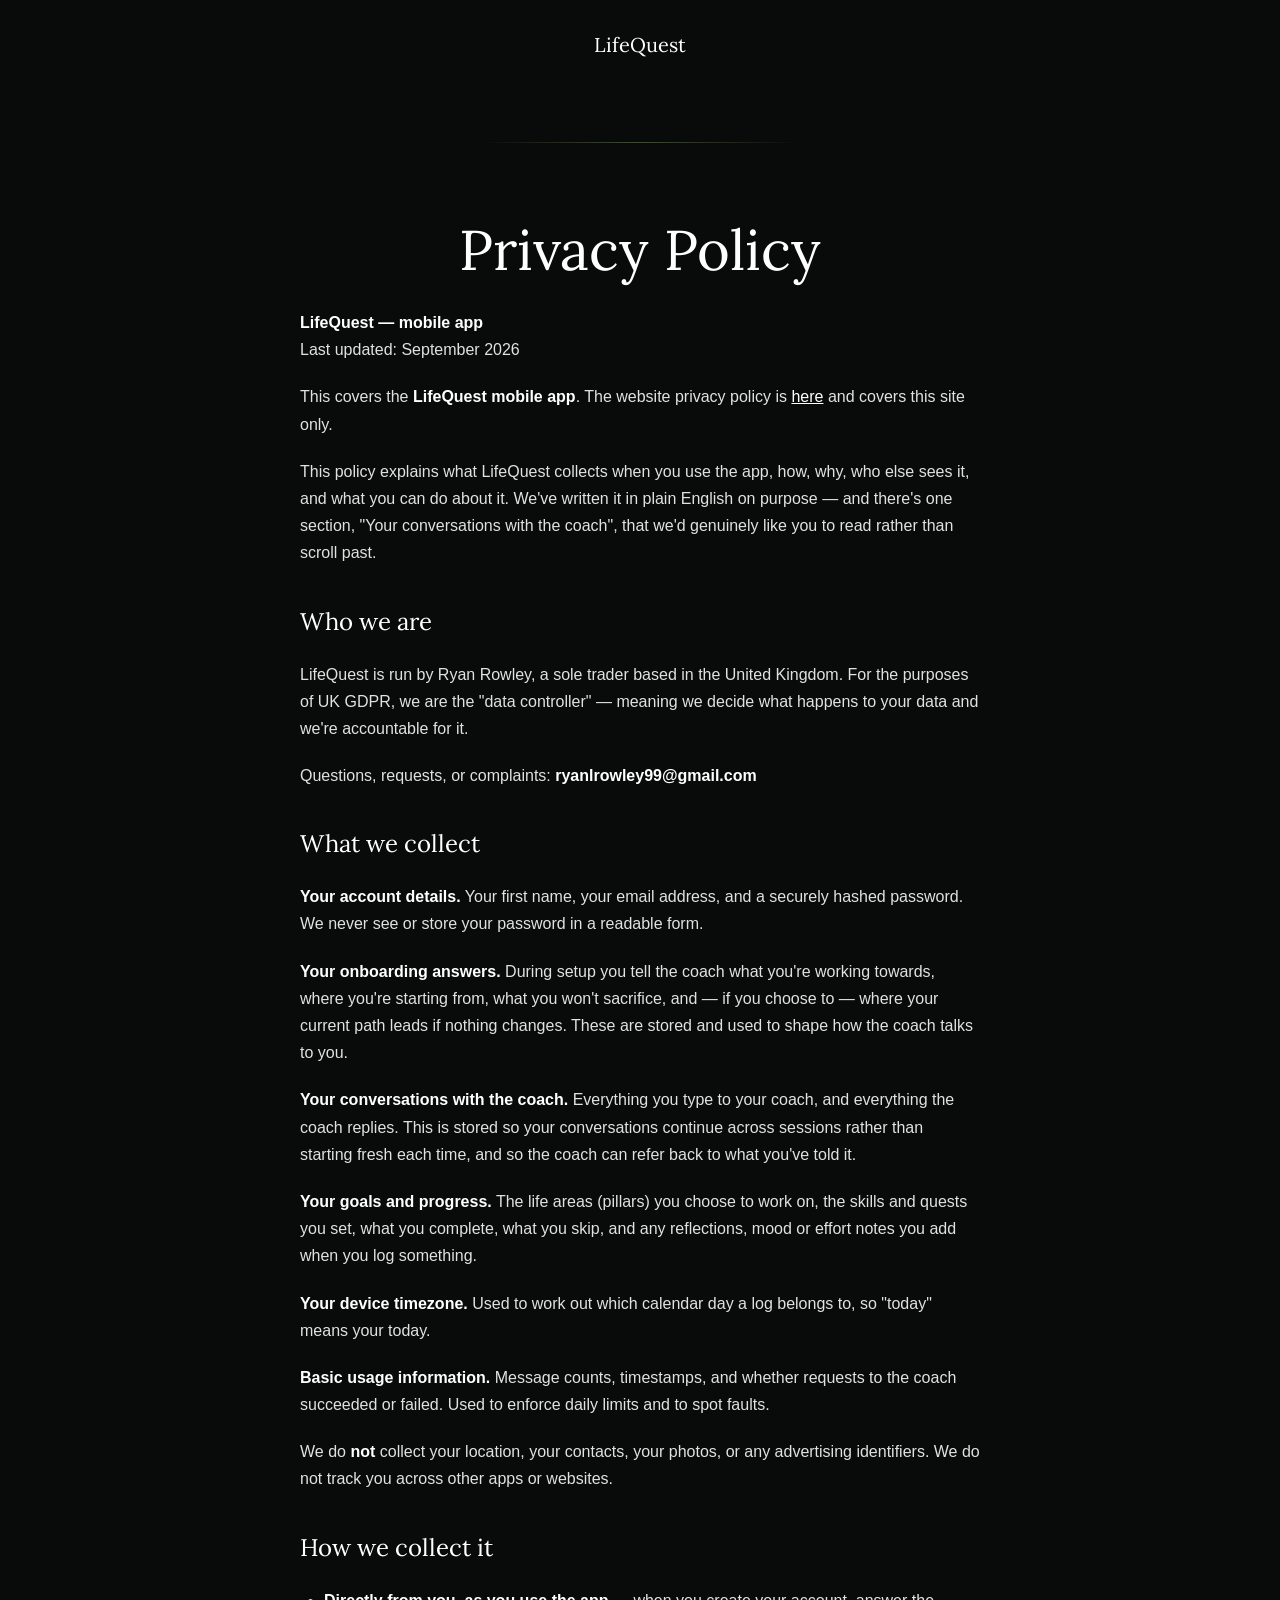
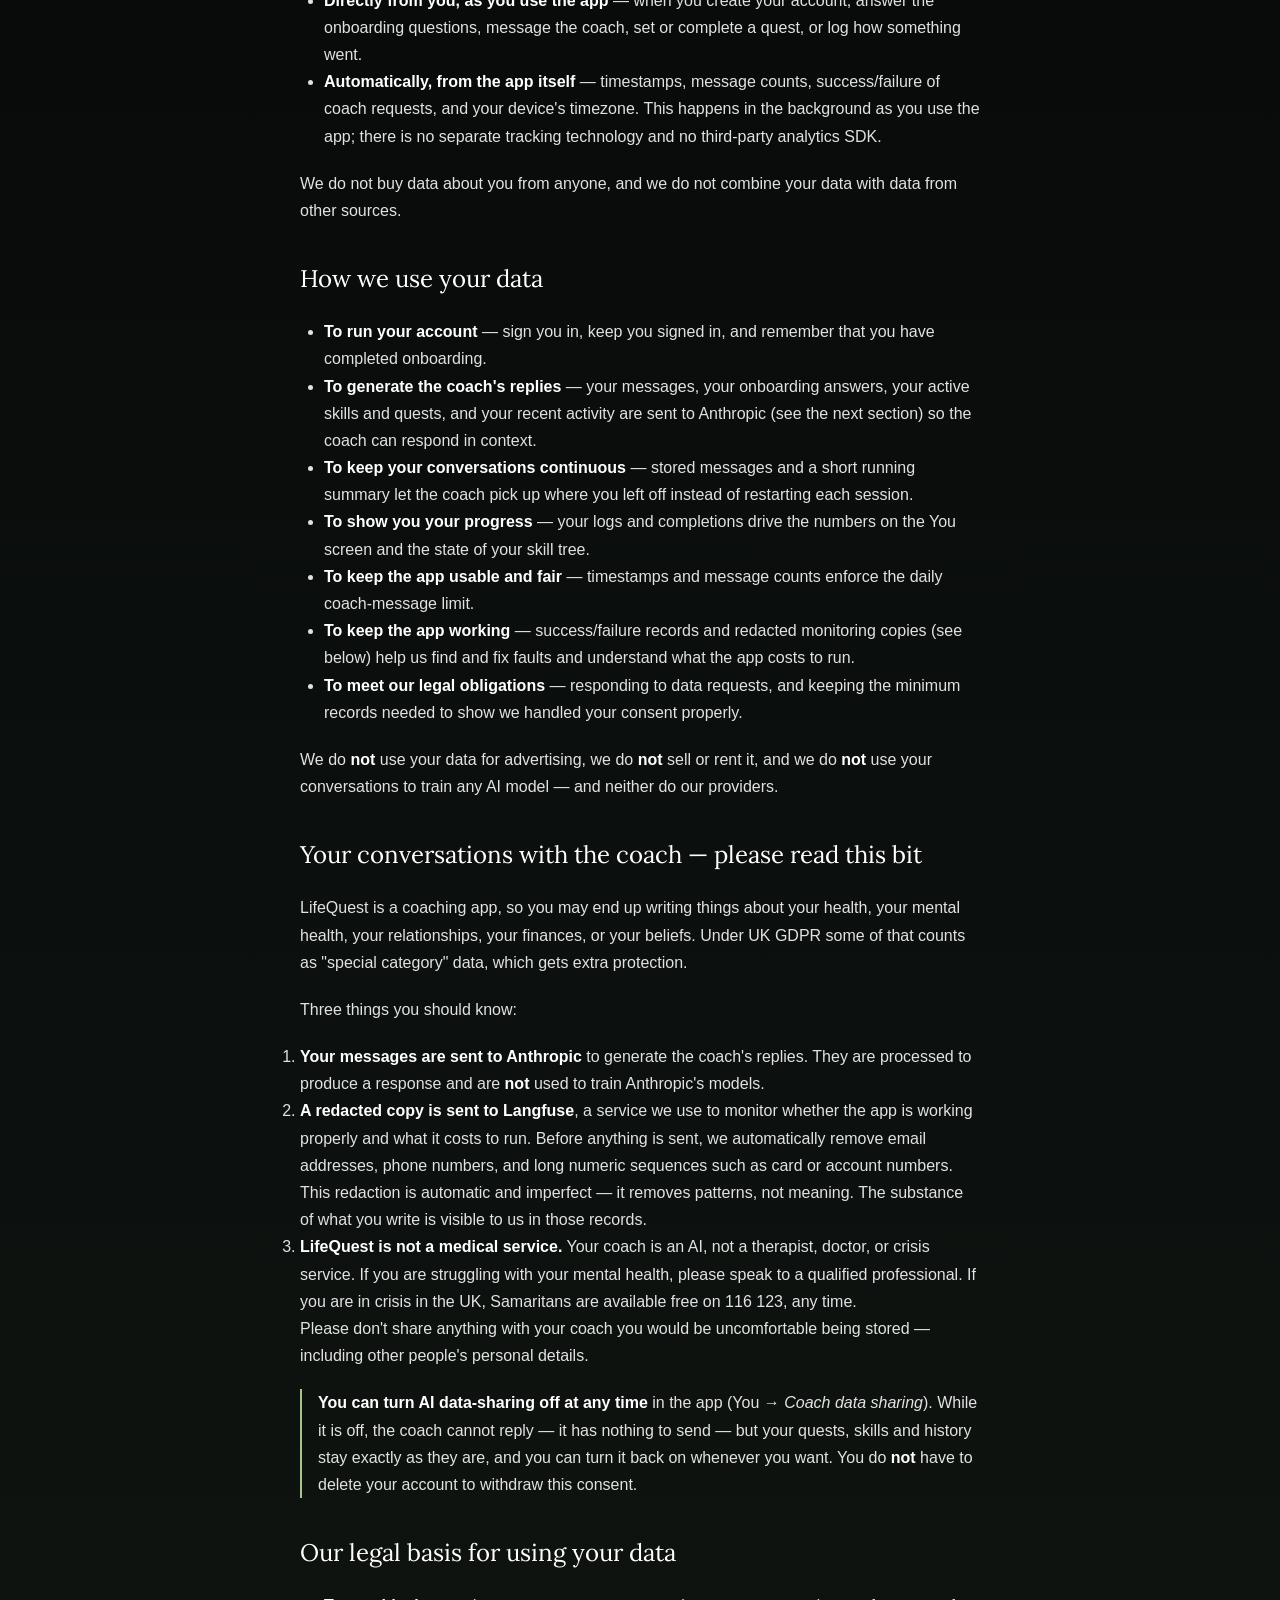
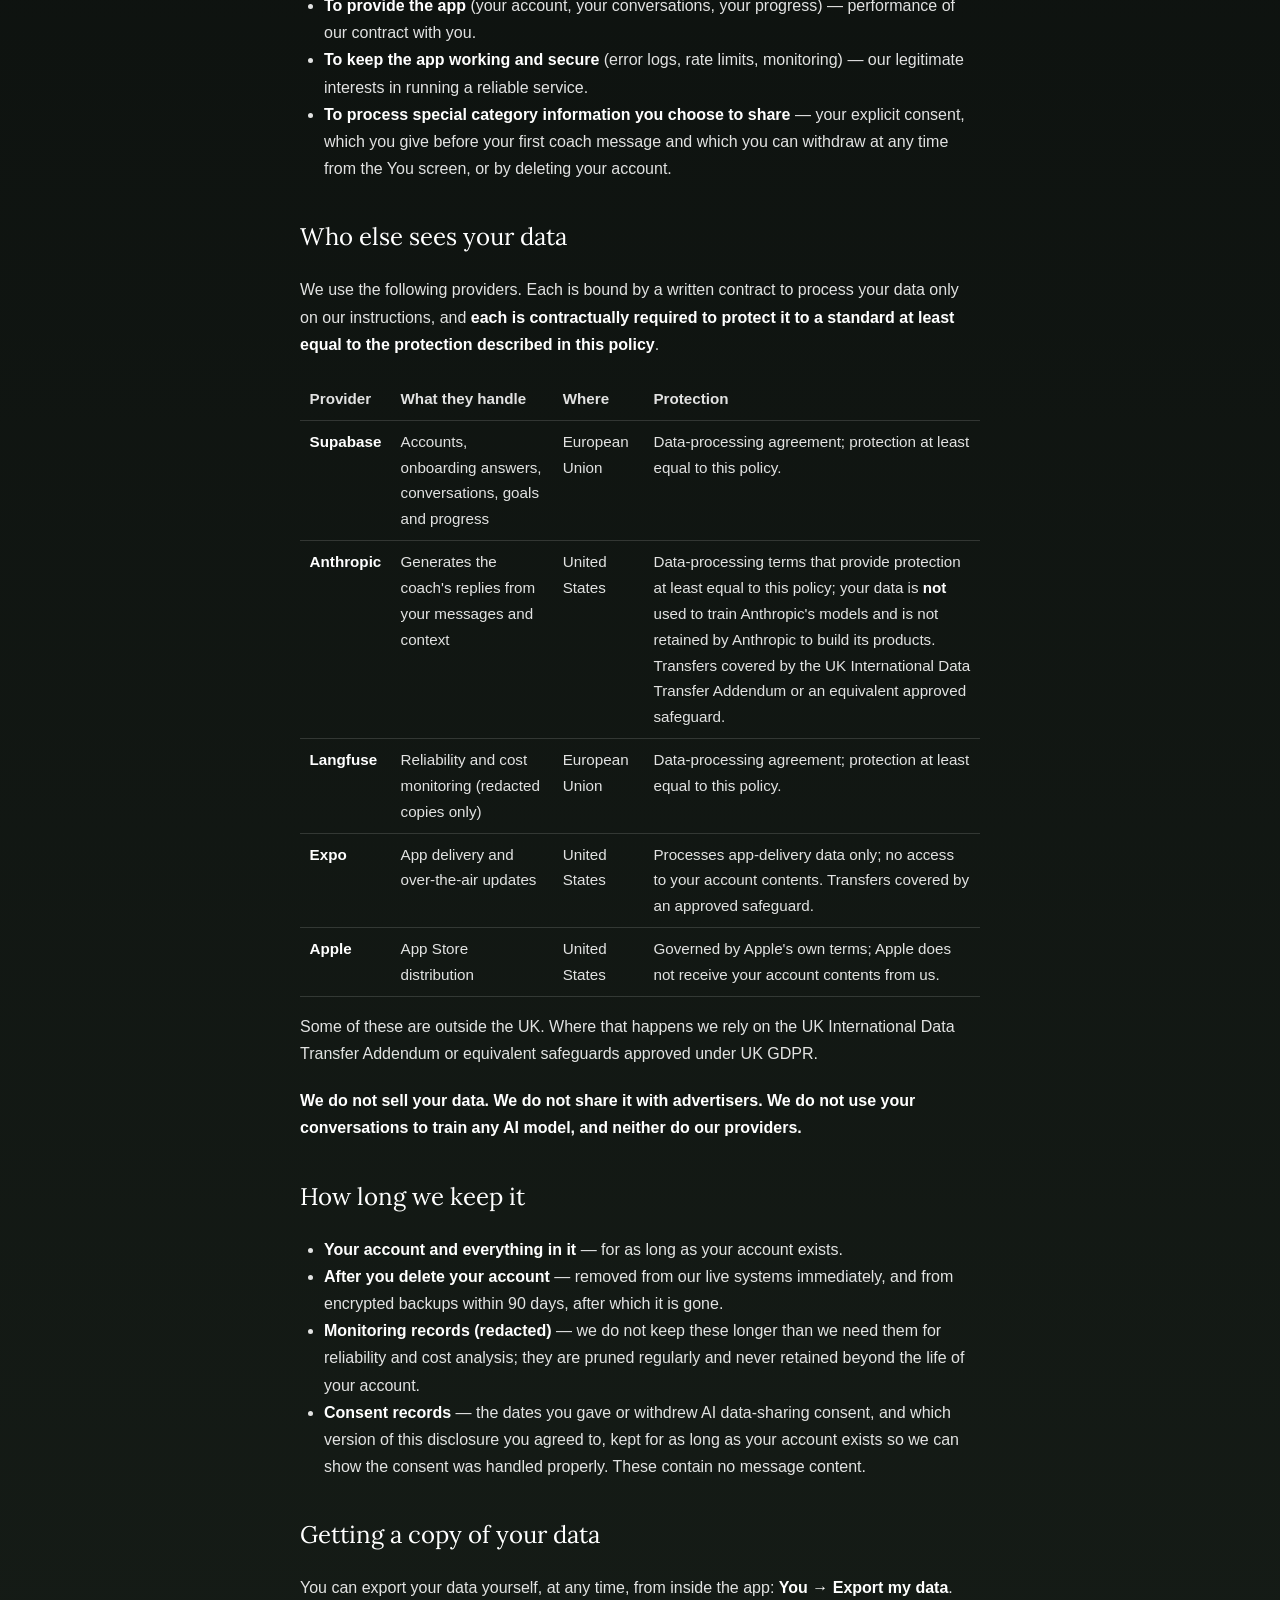
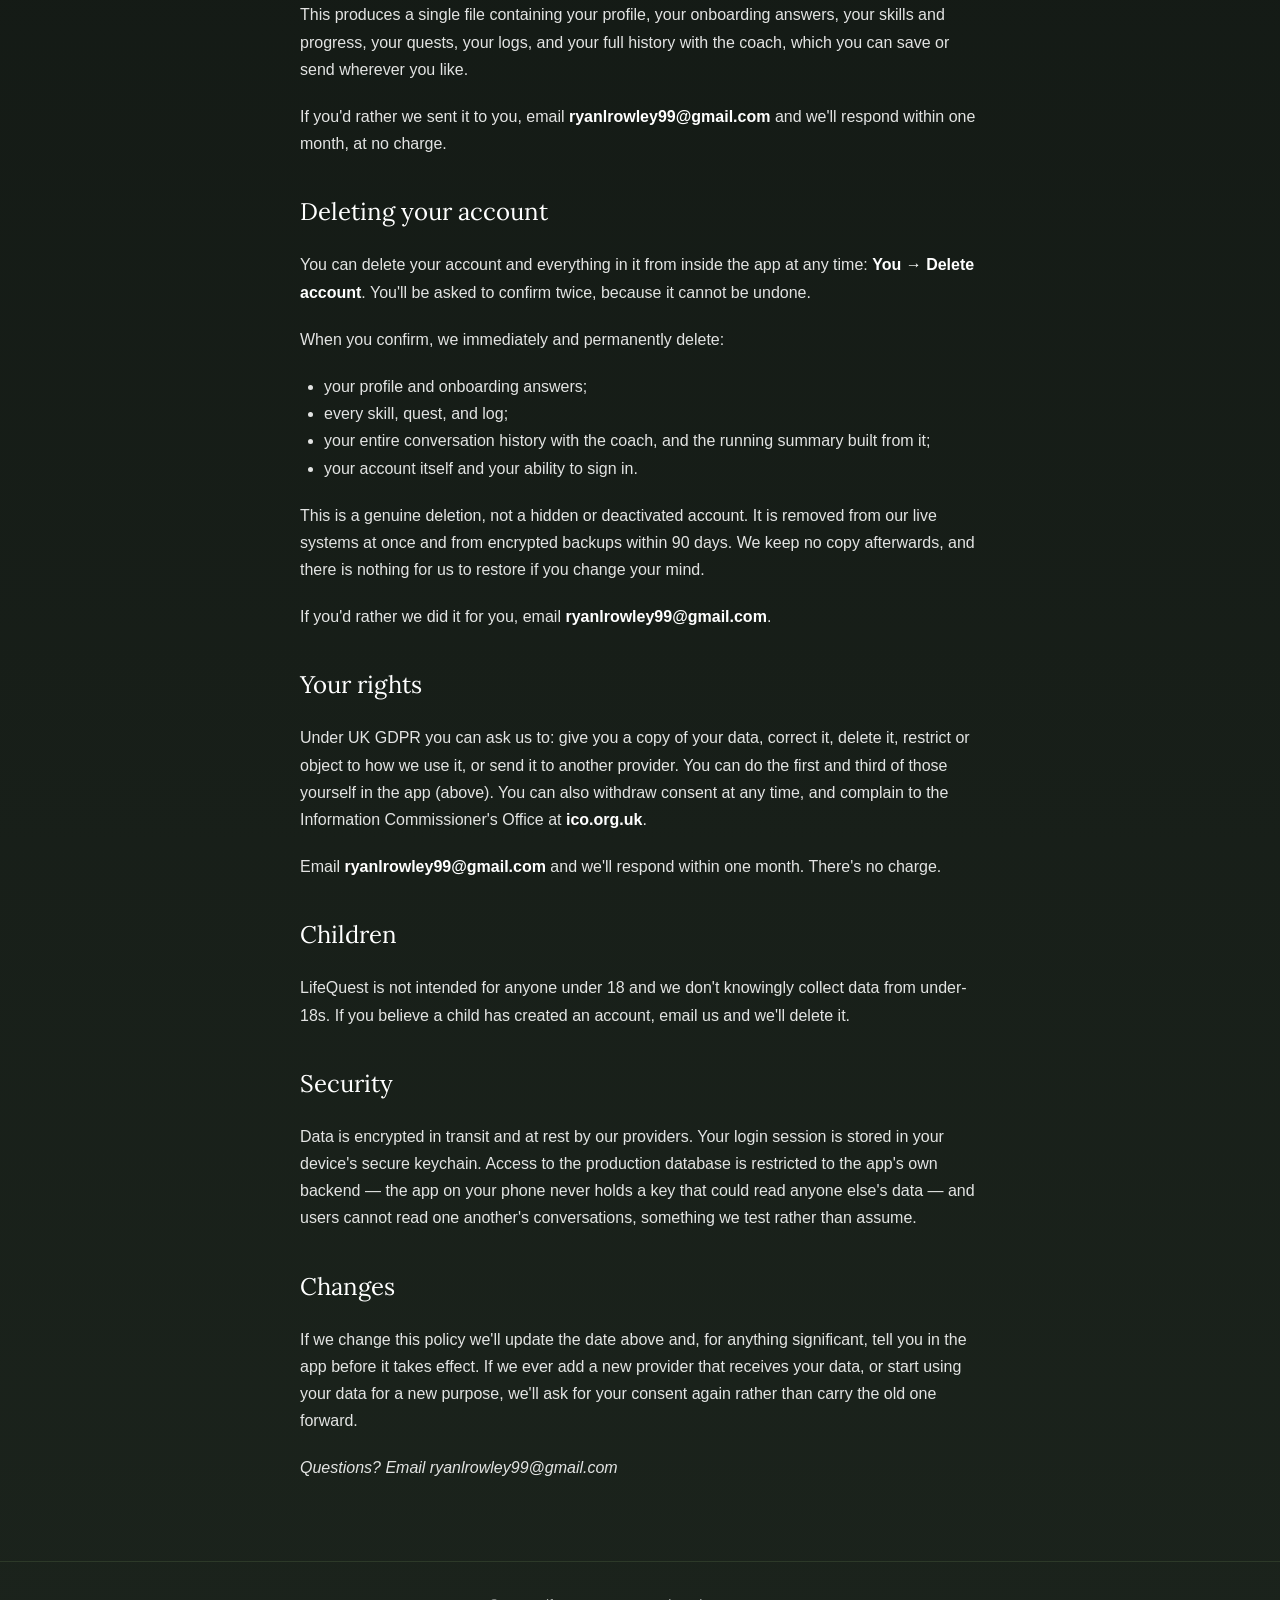
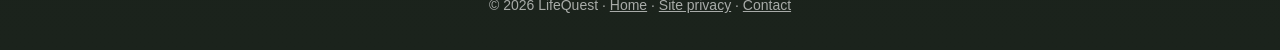
==== app-privacy.html @ 04cb92c5 "Publish the app privacy policy at /app-privacy ROOT CAUSE (item 8): the app links to https://thelife" ====
<!DOCTYPE html>
<html lang="en-GB">
<head>
  <meta charset="UTF-8">
  <meta name="viewport" content="width=device-width, initial-scale=1.0">
  <meta name="theme-color" content="#080b0a">
  <title>App Privacy Policy — LifeQuest</title>
  <link rel="preconnect" href="https://fonts.googleapis.com">
  <link rel="preconnect" href="https://fonts.gstatic.com" crossorigin>
  <link href="https://fonts.googleapis.com/css2?family=Lora:ital,wght@0,400;0,600;1,400&display=swap" rel="stylesheet">
  <link rel="stylesheet" href="style.css">
  <style>
    .privacy table { width: 100%; border-collapse: collapse; margin: 1rem 0; font-size: 0.95rem; }
    .privacy th, .privacy td { text-align: left; vertical-align: top; padding: 0.5rem 0.6rem; border-bottom: 1px solid rgba(255,255,255,0.14); }
    .privacy th { font-weight: 600; }
    .privacy .callout { border-left: 2px solid #a8c48a; padding-left: 1rem; margin: 1.25rem 0; }
  </style>
</head>
<body>

  <header class="site">
    <div class="container">
      <a href="/" class="wordmark">LifeQuest</a>
    </div>
  </header>

  <section class="privacy">
    <div class="container">
      <h1>Privacy Policy</h1>
      <p><strong>LifeQuest — mobile app</strong><br>Last updated: September 2026</p>
      <p>This covers the <strong>LifeQuest mobile app</strong>. The website privacy policy is <a href="/privacy">here</a> and covers this site only.</p>
      <p>This policy explains what LifeQuest collects when you use the app, how, why, who else sees it, and what you can do about it. We've written it in plain English on purpose — and there's one section, "Your conversations with the coach", that we'd genuinely like you to read rather than scroll past.</p>

      <h2>Who we are</h2>
      <p>LifeQuest is run by Ryan Rowley, a sole trader based in the United Kingdom. For the purposes of UK GDPR, we are the "data controller" — meaning we decide what happens to your data and we're accountable for it.</p>
      <p>Questions, requests, or complaints: <strong>ryanlrowley99@gmail.com</strong></p>

      <h2>What we collect</h2>
      <p><strong>Your account details.</strong> Your first name, your email address, and a securely hashed password. We never see or store your password in a readable form.</p>
      <p><strong>Your onboarding answers.</strong> During setup you tell the coach what you're working towards, where you're starting from, what you won't sacrifice, and — if you choose to — where your current path leads if nothing changes. These are stored and used to shape how the coach talks to you.</p>
      <p><strong>Your conversations with the coach.</strong> Everything you type to your coach, and everything the coach replies. This is stored so your conversations continue across sessions rather than starting fresh each time, and so the coach can refer back to what you've told it.</p>
      <p><strong>Your goals and progress.</strong> The life areas (pillars) you choose to work on, the skills and quests you set, what you complete, what you skip, and any reflections, mood or effort notes you add when you log something.</p>
      <p><strong>Your device timezone.</strong> Used to work out which calendar day a log belongs to, so "today" means your today.</p>
      <p><strong>Basic usage information.</strong> Message counts, timestamps, and whether requests to the coach succeeded or failed. Used to enforce daily limits and to spot faults.</p>
      <p>We do <strong>not</strong> collect your location, your contacts, your photos, or any advertising identifiers. We do not track you across other apps or websites.</p>

      <h2>How we collect it</h2>
      <ul>
        <li><strong>Directly from you, as you use the app</strong> — when you create your account, answer the onboarding questions, message the coach, set or complete a quest, or log how something went.</li>
        <li><strong>Automatically, from the app itself</strong> — timestamps, message counts, success/failure of coach requests, and your device's timezone. This happens in the background as you use the app; there is no separate tracking technology and no third-party analytics SDK.</li>
      </ul>
      <p>We do not buy data about you from anyone, and we do not combine your data with data from other sources.</p>

      <h2>How we use your data</h2>
      <ul>
        <li><strong>To run your account</strong> — sign you in, keep you signed in, and remember that you have completed onboarding.</li>
        <li><strong>To generate the coach's replies</strong> — your messages, your onboarding answers, your active skills and quests, and your recent activity are sent to Anthropic (see the next section) so the coach can respond in context.</li>
        <li><strong>To keep your conversations continuous</strong> — stored messages and a short running summary let the coach pick up where you left off instead of restarting each session.</li>
        <li><strong>To show you your progress</strong> — your logs and completions drive the numbers on the You screen and the state of your skill tree.</li>
        <li><strong>To keep the app usable and fair</strong> — timestamps and message counts enforce the daily coach-message limit.</li>
        <li><strong>To keep the app working</strong> — success/failure records and redacted monitoring copies (see below) help us find and fix faults and understand what the app costs to run.</li>
        <li><strong>To meet our legal obligations</strong> — responding to data requests, and keeping the minimum records needed to show we handled your consent properly.</li>
      </ul>
      <p>We do <strong>not</strong> use your data for advertising, we do <strong>not</strong> sell or rent it, and we do <strong>not</strong> use your conversations to train any AI model — and neither do our providers.</p>

      <h2>Your conversations with the coach — please read this bit</h2>
      <p>LifeQuest is a coaching app, so you may end up writing things about your health, your mental health, your relationships, your finances, or your beliefs. Under UK GDPR some of that counts as "special category" data, which gets extra protection.</p>
      <p>Three things you should know:</p>
      <ol>
        <li><strong>Your messages are sent to Anthropic</strong> to generate the coach's replies. They are processed to produce a response and are <strong>not</strong> used to train Anthropic's models.</li>
        <li><strong>A redacted copy is sent to Langfuse</strong>, a service we use to monitor whether the app is working properly and what it costs to run. Before anything is sent, we automatically remove email addresses, phone numbers, and long numeric sequences such as card or account numbers. This redaction is automatic and imperfect — it removes patterns, not meaning. The substance of what you write is visible to us in those records.</li>
        <li><strong>LifeQuest is not a medical service.</strong> Your coach is an AI, not a therapist, doctor, or crisis service. If you are struggling with your mental health, please speak to a qualified professional. If you are in crisis in the UK, Samaritans are available free on 116 123, any time.</li>
      </ol>
      <p>Please don't share anything with your coach you would be uncomfortable being stored — including other people's personal details.</p>
      <p class="callout"><strong>You can turn AI data-sharing off at any time</strong> in the app (You → <em>Coach data sharing</em>). While it is off, the coach cannot reply — it has nothing to send — but your quests, skills and history stay exactly as they are, and you can turn it back on whenever you want. You do <strong>not</strong> have to delete your account to withdraw this consent.</p>

      <h2>Our legal basis for using your data</h2>
      <ul>
        <li><strong>To provide the app</strong> (your account, your conversations, your progress) — performance of our contract with you.</li>
        <li><strong>To keep the app working and secure</strong> (error logs, rate limits, monitoring) — our legitimate interests in running a reliable service.</li>
        <li><strong>To process special category information you choose to share</strong> — your explicit consent, which you give before your first coach message and which you can withdraw at any time from the You screen, or by deleting your account.</li>
      </ul>

      <h2>Who else sees your data</h2>
      <p>We use the following providers. Each is bound by a written contract to process your data only on our instructions, and <strong>each is contractually required to protect it to a standard at least equal to the protection described in this policy</strong>.</p>
      <table>
        <thead>
          <tr><th>Provider</th><th>What they handle</th><th>Where</th><th>Protection</th></tr>
        </thead>
        <tbody>
          <!-- Ryan: confirm the region in Supabase → Project Settings → General.
               If it is US-hosted, change this cell to "United States" and the
               transfer is then covered by the safeguards paragraph below. -->
          <tr>
            <td><strong>Supabase</strong></td>
            <td>Accounts, onboarding answers, conversations, goals and progress</td>
            <td>European Union</td>
            <td>Data-processing agreement; protection at least equal to this policy.</td>
          </tr>
          <tr>
            <td><strong>Anthropic</strong></td>
            <td>Generates the coach's replies from your messages and context</td>
            <td>United States</td>
            <td>Data-processing terms that provide protection at least equal to this policy; your data is <strong>not</strong> used to train Anthropic's models and is not retained by Anthropic to build its products. Transfers covered by the UK International Data Transfer Addendum or an equivalent approved safeguard.</td>
          </tr>
          <tr>
            <td><strong>Langfuse</strong></td>
            <td>Reliability and cost monitoring (redacted copies only)</td>
            <td>European Union</td>
            <td>Data-processing agreement; protection at least equal to this policy.</td>
          </tr>
          <tr>
            <td><strong>Expo</strong></td>
            <td>App delivery and over-the-air updates</td>
            <td>United States</td>
            <td>Processes app-delivery data only; no access to your account contents. Transfers covered by an approved safeguard.</td>
          </tr>
          <tr>
            <td><strong>Apple</strong></td>
            <td>App Store distribution</td>
            <td>United States</td>
            <td>Governed by Apple's own terms; Apple does not receive your account contents from us.</td>
          </tr>
        </tbody>
      </table>
      <p>Some of these are outside the UK. Where that happens we rely on the UK International Data Transfer Addendum or equivalent safeguards approved under UK GDPR.</p>
      <p><strong>We do not sell your data. We do not share it with advertisers. We do not use your conversations to train any AI model, and neither do our providers.</strong></p>

      <h2>How long we keep it</h2>
      <ul>
        <li><strong>Your account and everything in it</strong> — for as long as your account exists.</li>
        <li><strong>After you delete your account</strong> — removed from our live systems immediately, and from encrypted backups within 90 days, after which it is gone.</li>
        <li><strong>Monitoring records (redacted)</strong> — we do not keep these longer than we need them for reliability and cost analysis; they are pruned regularly and never retained beyond the life of your account.</li>
        <li><strong>Consent records</strong> — the dates you gave or withdrew AI data-sharing consent, and which version of this disclosure you agreed to, kept for as long as your account exists so we can show the consent was handled properly. These contain no message content.</li>
      </ul>

      <h2>Getting a copy of your data</h2>
      <p>You can export your data yourself, at any time, from inside the app: <strong>You → Export my data</strong>. This produces a single file containing your profile, your onboarding answers, your skills and progress, your quests, your logs, and your full history with the coach, which you can save or send wherever you like.</p>
      <p>If you'd rather we sent it to you, email <strong>ryanlrowley99@gmail.com</strong> and we'll respond within one month, at no charge.</p>

      <h2>Deleting your account</h2>
      <p>You can delete your account and everything in it from inside the app at any time: <strong>You → Delete account</strong>. You'll be asked to confirm twice, because it cannot be undone.</p>
      <p>When you confirm, we immediately and permanently delete:</p>
      <ul>
        <li>your profile and onboarding answers;</li>
        <li>every skill, quest, and log;</li>
        <li>your entire conversation history with the coach, and the running summary built from it;</li>
        <li>your account itself and your ability to sign in.</li>
      </ul>
      <p>This is a genuine deletion, not a hidden or deactivated account. It is removed from our live systems at once and from encrypted backups within 90 days. We keep no copy afterwards, and there is nothing for us to restore if you change your mind.</p>
      <p>If you'd rather we did it for you, email <strong>ryanlrowley99@gmail.com</strong>.</p>

      <h2>Your rights</h2>
      <p>Under UK GDPR you can ask us to: give you a copy of your data, correct it, delete it, restrict or object to how we use it, or send it to another provider. You can do the first and third of those yourself in the app (above). You can also withdraw consent at any time, and complain to the Information Commissioner's Office at <strong>ico.org.uk</strong>.</p>
      <p>Email <strong>ryanlrowley99@gmail.com</strong> and we'll respond within one month. There's no charge.</p>

      <h2>Children</h2>
      <p>LifeQuest is not intended for anyone under 18 and we don't knowingly collect data from under-18s. If you believe a child has created an account, email us and we'll delete it.</p>

      <h2>Security</h2>
      <p>Data is encrypted in transit and at rest by our providers. Your login session is stored in your device's secure keychain. Access to the production database is restricted to the app's own backend — the app on your phone never holds a key that could read anyone else's data — and users cannot read one another's conversations, something we test rather than assume.</p>

      <h2>Changes</h2>
      <p>If we change this policy we'll update the date above and, for anything significant, tell you in the app before it takes effect. If we ever add a new provider that receives your data, or start using your data for a new purpose, we'll ask for your consent again rather than carry the old one forward.</p>

      <p><em>Questions? Email ryanlrowley99@gmail.com</em></p>
    </div>
  </section>

  <footer>
    <div class="container">
      <p>© 2026 LifeQuest · <a href="/">Home</a> · <a href="/privacy">Site privacy</a> · <a href="mailto:ryanlrowley99@gmail.com">Contact</a></p>
    </div>
  </footer>

  <script defer src="/_vercel/insights/script.js"></script>
</body>
</html>
---- style.css ----
/* LifeQuest landing — dark, centered, starfield hero, Lora headings */

* { margin: 0; padding: 0; box-sizing: border-box; }

:root {
  --bg-top: #080b0a;
  --bg-bottom: #1b231c;
  --accent: #a8c48a;
  --accent-border: rgba(138, 173, 106, 0.22);
  --accent-faint: rgba(138, 173, 106, 0.07);
  --card: rgba(138, 173, 106, 0.05);
  --card-border: rgba(138, 173, 106, 0.16);
  --text-heading: #ffffff;
  --text-body: rgba(255, 255, 255, 0.88);
  --text-muted: rgba(255, 255, 255, 0.62);
  --input-border: rgba(255, 255, 255, 0.2);
}

.accent { color: var(--accent); }

html { scroll-behavior: smooth; background-color: var(--bg-top); }

body {
  background: linear-gradient(180deg, var(--bg-top) 0%, var(--bg-top) 25%, var(--bg-bottom) 100%);
  color: var(--text-body);
  font-family: -apple-system, BlinkMacSystemFont, "Segoe UI", Roboto, Helvetica, Arial, sans-serif;
  font-size: 16px;
  line-height: 1.7;
  -webkit-font-smoothing: antialiased;
}

/* Hero scene — sky gradient + layered ridges, fades into page bg */
.starfield {
  position: relative;
}

.starfield::before {
  content: '';
  position: absolute;
  inset: 0;
  pointer-events: none;
  background-size: 100% 100%;
  background-repeat: no-repeat;
  background-image: url("data:image/svg+xml;utf8,<svg xmlns='http://www.w3.org/2000/svg' viewBox='0 0 1600 640' preserveAspectRatio='xMidYMax slice'><defs><linearGradient id='sky' x1='0' y1='0' x2='0' y2='1'><stop offset='0' stop-color='%234d5559'/><stop offset='0.55' stop-color='%2341494d'/><stop offset='1' stop-color='%233c4448'/></linearGradient><linearGradient id='fade' x1='0' y1='0' x2='0' y2='1'><stop offset='0' stop-color='%23080b0a' stop-opacity='0'/><stop offset='1' stop-color='%23080b0a'/></linearGradient></defs><rect width='1600' height='640' fill='url(%23sky)'/><path fill='%2339424a' d='M0 258 C40 246 90 232 150 234 C210 236 250 252 300 260 C340 266 370 258 410 268 C470 282 520 300 590 322 C680 350 780 382 880 406 C960 424 1030 434 1100 442 L1100 640 L0 640 Z'/><path fill='%23313a43' d='M0 420 C120 408 240 388 350 356 C430 332 500 300 570 288 C620 279 660 278 710 290 C780 306 850 336 930 372 C1030 414 1140 448 1260 468 C1380 486 1500 494 1600 498 L1600 640 L0 640 Z'/><path fill='%2329323b' d='M1600 330 C1540 344 1480 364 1410 392 C1330 424 1250 456 1160 480 C1060 506 950 522 840 532 C700 544 550 550 400 556 L0 566 L0 640 L1600 640 Z'/><path fill='%2310171e' d='M0 462 C70 470 150 490 240 518 C330 546 430 580 520 606 C570 620 610 630 650 640 L0 640 Z'/><path fill='%2305080c' d='M1600 268 C1540 300 1480 340 1410 392 C1330 452 1250 516 1160 572 C1120 597 1080 620 1040 640 L1600 640 Z'/><rect y='470' width='1600' height='170' fill='url(%23fade)'/></svg>");
}

/* Stars — above the sky, fade out downward */
.starfield::after {
  content: '';
  position: absolute;
  inset: 0;
  pointer-events: none;
  background-image: url("data:image/svg+xml;utf8,<svg xmlns='http://www.w3.org/2000/svg' viewBox='0 0 800 600'><g fill='white'><circle cx='42' cy='38' r='1' opacity='0.4'/><circle cx='131' cy='104' r='0.7' opacity='0.25'/><circle cx='219' cy='55' r='1.1' opacity='0.45'/><circle cx='303' cy='142' r='0.6' opacity='0.2'/><circle cx='388' cy='72' r='0.9' opacity='0.35'/><circle cx='465' cy='27' r='0.7' opacity='0.3'/><circle cx='540' cy='118' r='1.2' opacity='0.5'/><circle cx='623' cy='64' r='0.6' opacity='0.2'/><circle cx='704' cy='139' r='0.9' opacity='0.35'/><circle cx='771' cy='42' r='0.8' opacity='0.3'/><circle cx='86' cy='197' r='0.8' opacity='0.3'/><circle cx='174' cy='251' r='1' opacity='0.4'/><circle cx='262' cy='210' r='0.5' opacity='0.18'/><circle cx='349' cy='287' r='0.9' opacity='0.32'/><circle cx='430' cy='224' r='0.7' opacity='0.25'/><circle cx='512' cy='299' r='1.1' opacity='0.42'/><circle cx='597' cy='233' r='0.6' opacity='0.2'/><circle cx='678' cy='305' r='0.8' opacity='0.3'/><circle cx='752' cy='249' r='1' opacity='0.38'/><circle cx='58' cy='341' r='0.7' opacity='0.24'/><circle cx='149' cy='398' r='0.9' opacity='0.33'/><circle cx='240' cy='352' r='0.6' opacity='0.2'/><circle cx='327' cy='420' r='1' opacity='0.36'/><circle cx='415' cy='369' r='0.7' opacity='0.26'/><circle cx='498' cy='441' r='0.8' opacity='0.28'/><circle cx='583' cy='387' r='1.1' opacity='0.4'/><circle cx='665' cy='452' r='0.6' opacity='0.2'/><circle cx='741' cy='401' r='0.9' opacity='0.32'/><circle cx='103' cy='489' r='0.8' opacity='0.28'/><circle cx='195' cy='530' r='0.6' opacity='0.2'/><circle cx='284' cy='497' r='1' opacity='0.34'/><circle cx='371' cy='548' r='0.7' opacity='0.24'/><circle cx='455' cy='508' r='0.9' opacity='0.3'/><circle cx='541' cy='556' r='0.6' opacity='0.18'/><circle cx='629' cy='514' r='0.8' opacity='0.27'/><circle cx='713' cy='561' r='1' opacity='0.33'/><circle cx='25' cy='75' r='0.8' opacity='0.35'/><circle cx='97' cy='22' r='1.1' opacity='0.5'/><circle cx='168' cy='58' r='0.6' opacity='0.25'/><circle cx='255' cy='18' r='0.9' opacity='0.4'/><circle cx='340' cy='40' r='0.7' opacity='0.3'/><circle cx='422' cy='110' r='1' opacity='0.45'/><circle cx='497' cy='68' r='0.6' opacity='0.22'/><circle cx='575' cy='20' r='0.9' opacity='0.38'/><circle cx='655' cy='95' r='1.2' opacity='0.5'/><circle cx='735' cy='15' r='0.7' opacity='0.3'/><circle cx='790' cy='90' r='0.6' opacity='0.25'/><circle cx='60' cy='130' r='1' opacity='0.42'/><circle cx='205' cy='170' r='0.8' opacity='0.32'/><circle cx='290' cy='95' r='0.7' opacity='0.28'/><circle cx='365' cy='165' r='0.6' opacity='0.22'/><circle cx='450' cy='35' r='0.8' opacity='0.34'/><circle cx='530' cy='160' r='0.7' opacity='0.26'/><circle cx='610' cy='128' r='0.9' opacity='0.36'/><circle cx='690' cy='180' r='0.6' opacity='0.22'/><circle cx='765' cy='170' r='0.8' opacity='0.3'/><circle cx='15' cy='225' r='0.7' opacity='0.26'/><circle cx='118' cy='265' r='0.9' opacity='0.34'/><circle cx='233' cy='300' r='0.6' opacity='0.2'/><circle cx='478' cy='250' r='0.8' opacity='0.3'/></g></svg>");
  background-size: 800px 600px;
  background-repeat: repeat;
  -webkit-mask-image: linear-gradient(180deg, black 0%, black 25%, transparent 42%);
  mask-image: linear-gradient(180deg, black 0%, black 25%, transparent 42%);
}

/* Quest path — winding ribbon, narrow at the mountains, wide at the page foot */
body { position: relative; }

.quest-path {
  position: absolute;
  top: 780px; /* fallback — script.js aligns this to the mountain base on load */
  bottom: 0;
  left: 0;
  right: 0;
  z-index: 0;
  pointer-events: none;
}

.quest-path svg { width: 100%; height: 100%; display: block; }

header.site, section, .ps, footer, .starfield { position: relative; z-index: 1; }

.starfield > * { position: relative; z-index: 1; }

.container {
  max-width: 720px;
  margin: 0 auto;
  padding: 0 20px;
}

.container-wide {
  max-width: 960px;
  margin: 0 auto;
  padding: 0 20px;
}

section { padding: 80px 0; text-align: center; }

/* Section separators — subtle sage hairline above every section except the hero */
section:not(#hero)::before {
  content: "";
  display: block;
  width: min(320px, 60%);
  height: 1px;
  margin: 0 auto 72px;
  background: linear-gradient(90deg, transparent, rgba(168, 196, 138, 0.35), transparent);
}

h1, h2 {
  font-family: "Lora", Georgia, serif;
  font-weight: 400;
  color: var(--text-heading);
  line-height: 1.25;
}

h1 { font-size: 56px; margin-bottom: 24px; }
h2 { font-size: 36px; margin-bottom: 24px; }

p { margin-bottom: 20px; }
p:last-child { margin-bottom: 0; }

em { font-style: italic; }
strong { color: var(--text-heading); font-weight: 600; }

a { color: var(--text-heading); }

.wordmark {
  font-family: "Lora", Georgia, serif;
  font-size: 20px;
  color: var(--text-heading);
  text-decoration: none;
}

header.site { padding: 28px 0 0; text-align: center; }

#hero { padding-top: 96px; }

#hero h1 {
  font-family: "Lora", Georgia, serif;
  font-weight: 400;
  text-transform: uppercase;
  font-size: 44px;
  letter-spacing: 0.05em;
  color: var(--text-heading);
  text-shadow: 0 0 14px rgba(255, 255, 255, 0.28);
}

#hero p.sub { max-width: 600px; margin-left: auto; margin-right: auto; font-size: 19px; color: rgba(255, 255, 255, 0.92); }

/* Forms */
.signup-form {
  display: flex;
  gap: 12px;
  margin: 32px auto 12px;
  max-width: 560px;
}

.signup-form input[type="email"] {
  flex: 1;
  background: rgba(255, 255, 255, 0.03);
  border: 1px solid var(--input-border);
  border-radius: 8px;
  padding: 14px 16px;
  font-size: 16px;
  color: var(--text-heading);
  font-family: inherit;
}

.signup-form input[type="email"]::placeholder { color: var(--text-muted); }

.signup-form input[type="email"]:focus {
  outline: none;
  border-color: rgba(168, 196, 138, 0.6);
}

.btn {
  background: #ffffff;
  color: #080b0a;
  border: none;
  border-radius: 8px;
  padding: 14px 24px;
  font-size: 16px;
  font-weight: 600;
  font-family: inherit;
  cursor: pointer;
  white-space: nowrap;
  transition: background 0.15s ease;
}

.btn:hover { background: rgba(255, 255, 255, 0.85); }
.btn:disabled { opacity: 0.6; cursor: wait; }

.btn-secondary {
  background: transparent;
  color: var(--text-body);
  border: 1px solid var(--input-border);
}

.btn-secondary:hover { background: rgba(255, 255, 255, 0.06); }

.form-note { font-size: 14px; color: var(--text-muted); font-style: italic; }

.form-error {
  display: none;
  color: #f09595;
  font-size: 14px;
  margin-top: 8px;
}

.form-error.visible { display: block; }

/* Feature cards */
.cards {
  display: grid;
  grid-template-columns: 1fr 1fr;
  gap: 16px;
  margin-top: 40px;
  text-align: center;
}

.card {
  background: var(--card);
  border: 1px solid rgba(168, 196, 138, 0.28);
  border-radius: 12px;
  padding: 28px 24px;
  box-shadow: 0 0 22px rgba(168, 196, 138, 0.09), inset 0 0 18px rgba(168, 196, 138, 0.04);
  transition: box-shadow 0.25s ease, border-color 0.25s ease;
}

.card:hover {
  border-color: rgba(168, 196, 138, 0.5);
  box-shadow: 0 0 34px rgba(168, 196, 138, 0.18), inset 0 0 22px rgba(168, 196, 138, 0.06);
}

.card h3 { text-shadow: 0 0 14px rgba(255, 255, 255, 0.28); }

.card h3 {
  font-family: "Lora", Georgia, serif;
  font-weight: 400;
  font-size: 23px;
  color: var(--text-heading);
  margin-bottom: 12px;
}

.card p { font-size: 16px; margin: 0; }

/* Method grid — phone preview beside the cards */
.method-grid {
  display: grid;
  grid-template-columns: 260px 1fr;
  gap: 40px;
  align-items: center;
  margin-top: 40px;
  text-align: left;
}

.preview-shot {
  display: block;
  width: 100%;
  max-width: 260px;
  margin: 0 auto;
  border-radius: 32px;
  border: 1px solid rgba(168, 196, 138, 0.28);
  box-shadow: 0 0 40px rgba(168, 196, 138, 0.12);
}

.method-grid .cards { margin-top: 0; }

/* Stat cards */
.stats {
  display: grid;
  grid-template-columns: repeat(3, 1fr);
  gap: 16px;
  margin: 40px 0;
}

.stat-card {
  background: var(--card);
  border: 1px solid rgba(168, 196, 138, 0.28);
  border-radius: 12px;
  padding: 32px 24px;
  box-shadow: 0 0 22px rgba(168, 196, 138, 0.09), inset 0 0 18px rgba(168, 196, 138, 0.04);
  transition: box-shadow 0.25s ease, border-color 0.25s ease;
}

.stat-card:hover {
  border-color: rgba(168, 196, 138, 0.5);
  box-shadow: 0 0 34px rgba(168, 196, 138, 0.18), inset 0 0 22px rgba(168, 196, 138, 0.06);
}

.stat-number {
  font-family: "Lora", Georgia, serif;
  font-size: 44px;
  color: var(--accent);
  line-height: 1;
  margin-bottom: 14px;
}

.stat-card p { font-size: 15px; margin: 0; }

.bridge { max-width: 620px; margin: 0 auto 20px; }

.sources { font-size: 13px; color: var(--text-muted); font-style: italic; }

/* Method sub */
.method-sub {
  max-width: 640px;
  margin: 0 auto;
  font-family: "Lora", Georgia, serif;
  font-size: 24px;
  line-height: 1.45;
  color: var(--text-heading);
}
.method-sub em { color: var(--accent); }

/* Founder */
.founder-grid {
  display: grid;
  grid-template-columns: 260px 1fr;
  gap: 48px;
  margin-top: 40px;
  text-align: left;
  align-items: start;
}

.founder-photo {
  width: 100%;
  aspect-ratio: 4 / 5;
  object-fit: cover;
  object-position: top;
  border-radius: 12px;
  border: 1px solid var(--card-border);
}

/* Pitch */
.pitch-body { max-width: 620px; margin: 0 auto; }

.perks {
  margin: 28px auto 24px;
  display: inline-block;
  text-align: left;
}

.perks p {
  font-size: 17px;
  color: var(--text-heading);
  margin-bottom: 10px;
}

.perks p:last-child { margin-bottom: 0; }

.perks .accent { margin-right: 10px; }

/* PS block */
.ps {
  border-top: 1px solid var(--card-border);
  padding: 56px 0 80px;
  text-align: center;
}

.ps p { max-width: 620px; margin: 0 auto; }

/* Thank-you page */
.thanks { min-height: 70vh; display: flex; align-items: center; text-align: center; }

.thanks form { max-width: 560px; margin: 0 auto; }

textarea {
  width: 100%;
  background: rgba(255, 255, 255, 0.03);
  border: 1px solid var(--input-border);
  border-radius: 8px;
  padding: 14px 16px;
  font-size: 16px;
  color: var(--text-heading);
  font-family: inherit;
  min-height: 110px;
  resize: vertical;
  margin: 20px 0 6px;
  text-align: left;
}

textarea:focus { outline: none; border-color: rgba(168, 196, 138, 0.6); }

.char-count { font-size: 13px; color: var(--text-muted); text-align: right; margin-bottom: 20px; }

.btn-row { display: flex; gap: 12px; justify-content: center; }

/* Footer */
footer {
  border-top: 1px solid var(--card-border);
  padding: 32px 0;
  font-size: 14px;
  color: var(--text-muted);
  text-align: center;
}

footer a { color: var(--text-muted); }

/* Privacy page */
.privacy { text-align: left; }
.privacy h1 { text-align: center; }
.privacy h2 { font-size: 24px; margin-top: 40px; }
.privacy ul { margin: 0 0 20px 24px; }

/* Mobile — tighter vertical rhythm so the page reads shorter */
@media (max-width: 640px) {
  body { font-size: 15px; line-height: 1.6; }
  h1 { font-size: 38px; }
  #hero h1 { font-size: 28px; margin-bottom: 16px; }
  h2 { font-size: 26px; margin-bottom: 16px; }
  .method-sub { font-size: 18px; }
  section { padding: 40px 0; }
  section:not(#hero)::before { margin-bottom: 36px; }
  #hero { padding-top: 56px; }
  #hero p.sub { font-size: 17px; }
  p { margin-bottom: 14px; }
  .signup-form { flex-direction: column; gap: 10px; margin-top: 24px; }
  .signup-form input[type="email"], .btn { width: 100%; }
  .cards { grid-template-columns: 1fr; gap: 10px; margin-top: 24px; }
  .card { padding: 20px 18px; }
  .card h3 { font-size: 20px; margin-bottom: 8px; }
  .card p { font-size: 15px; }
  .method-grid { grid-template-columns: 1fr; gap: 20px; text-align: center; margin-top: 24px; }
  .preview-shot { max-width: 200px; }
  .stats { grid-template-columns: 1fr; gap: 10px; margin: 24px 0; }
  .stat-card { padding: 22px 20px; }
  .stat-number { font-size: 36px; margin-bottom: 8px; }
  .perks { margin: 20px auto 16px; }
  .perks p { font-size: 15px; margin-bottom: 8px; }
  .founder-grid { grid-template-columns: 1fr; gap: 20px; margin-top: 24px; }
  .founder-photo { max-width: 220px; margin: 0 auto; display: block; }
  .ps { padding: 40px 0 48px; }
}
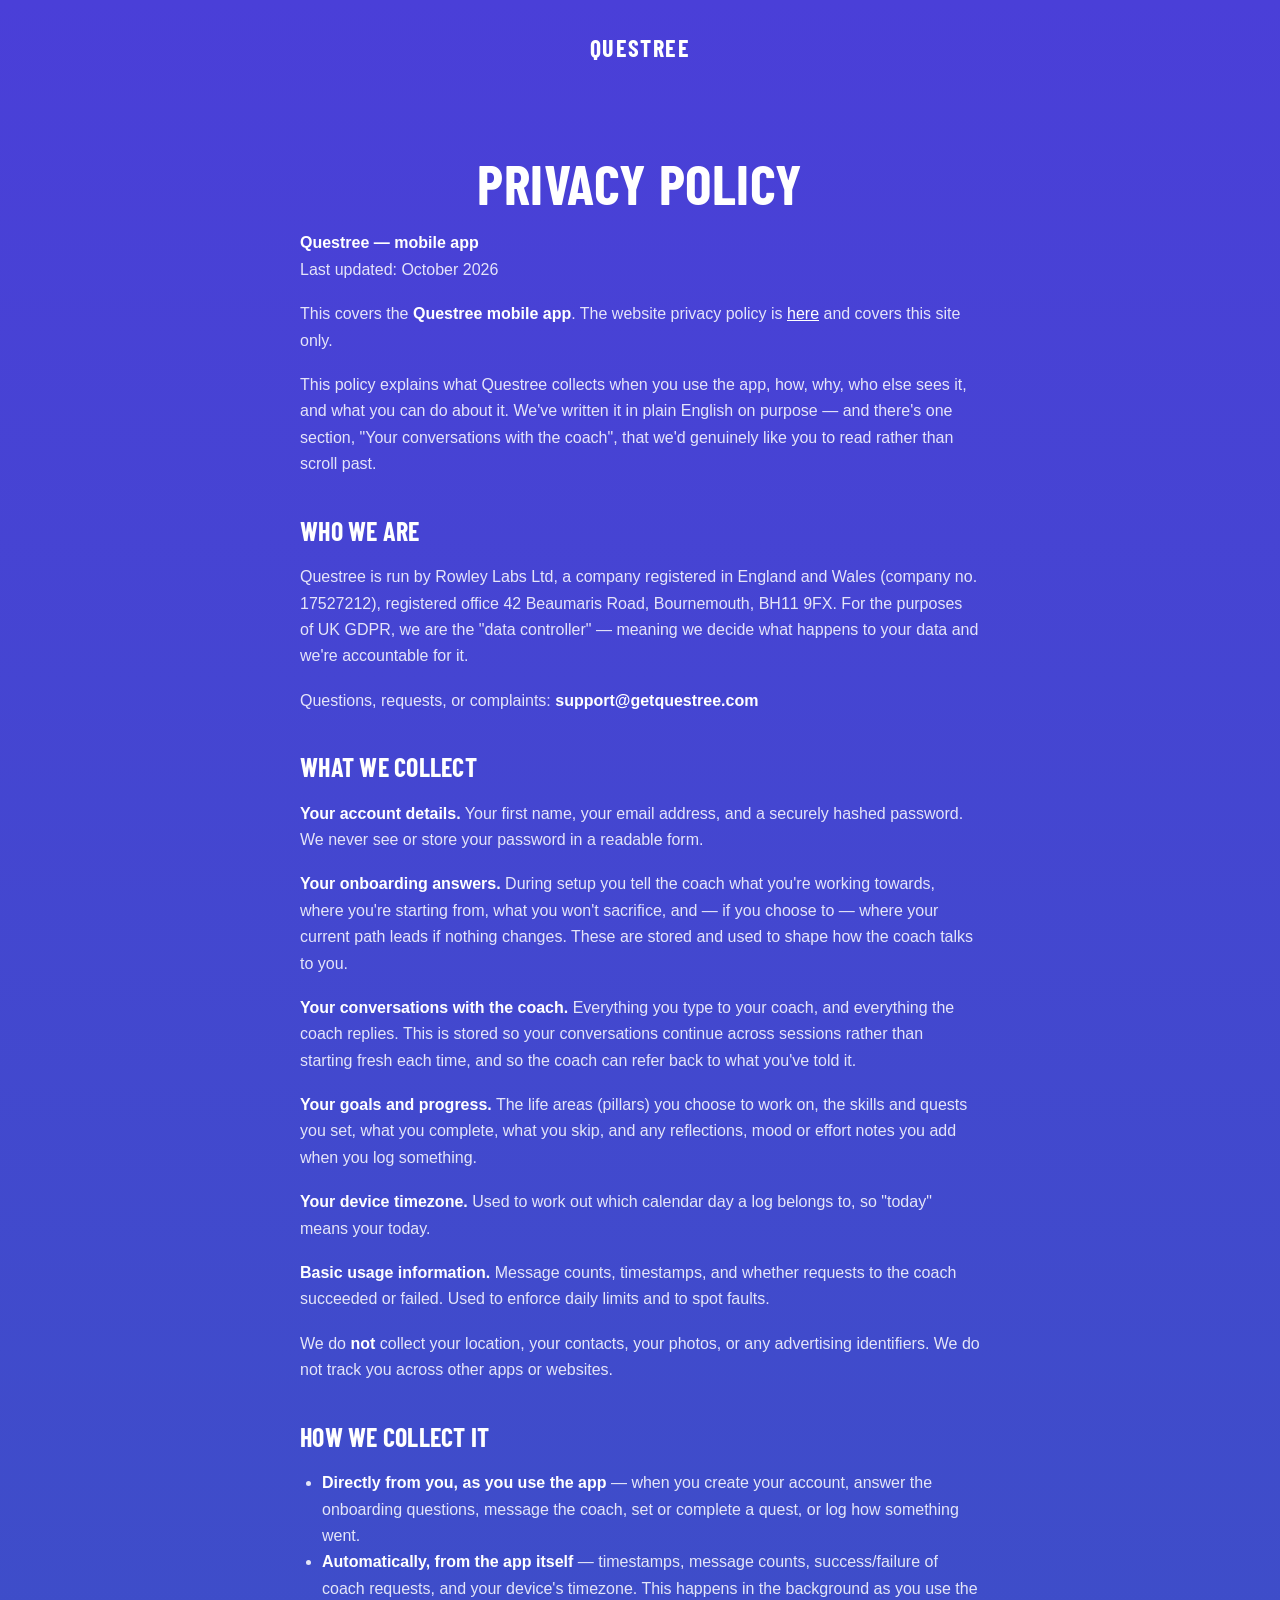
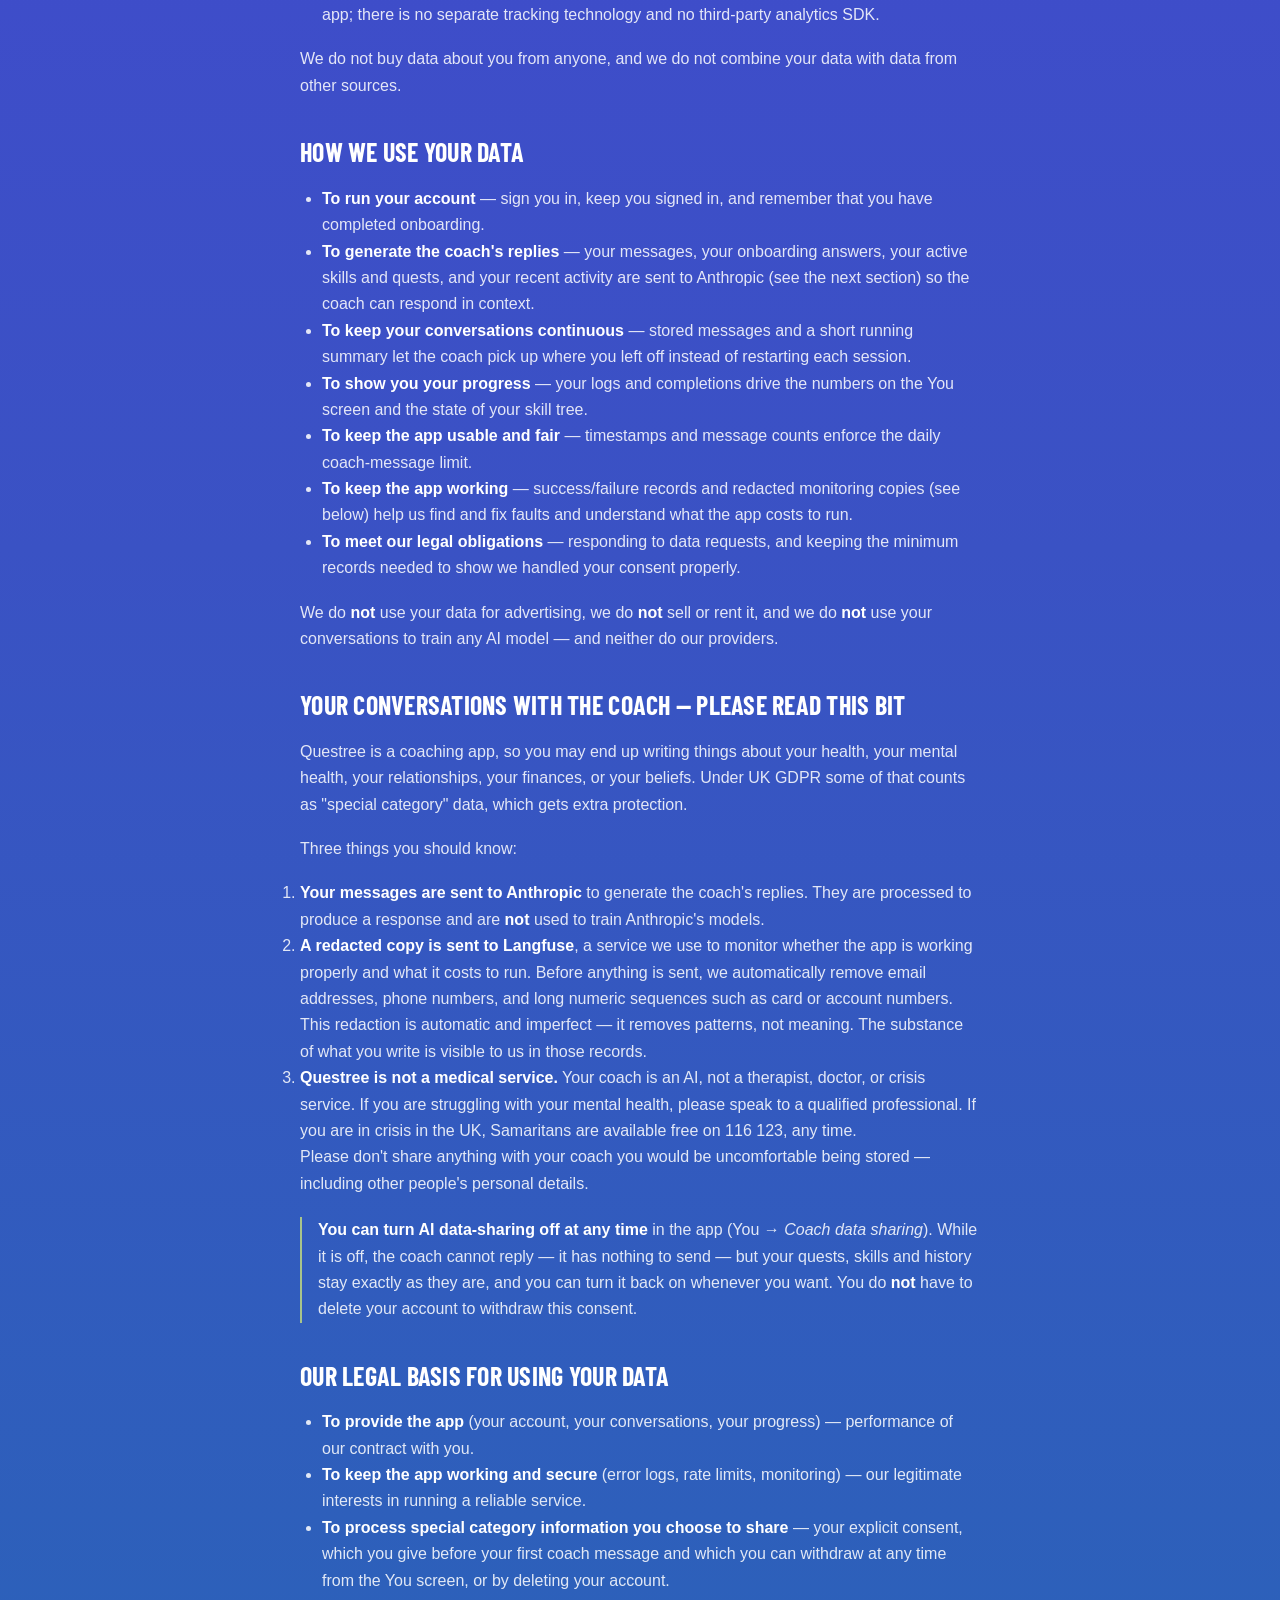
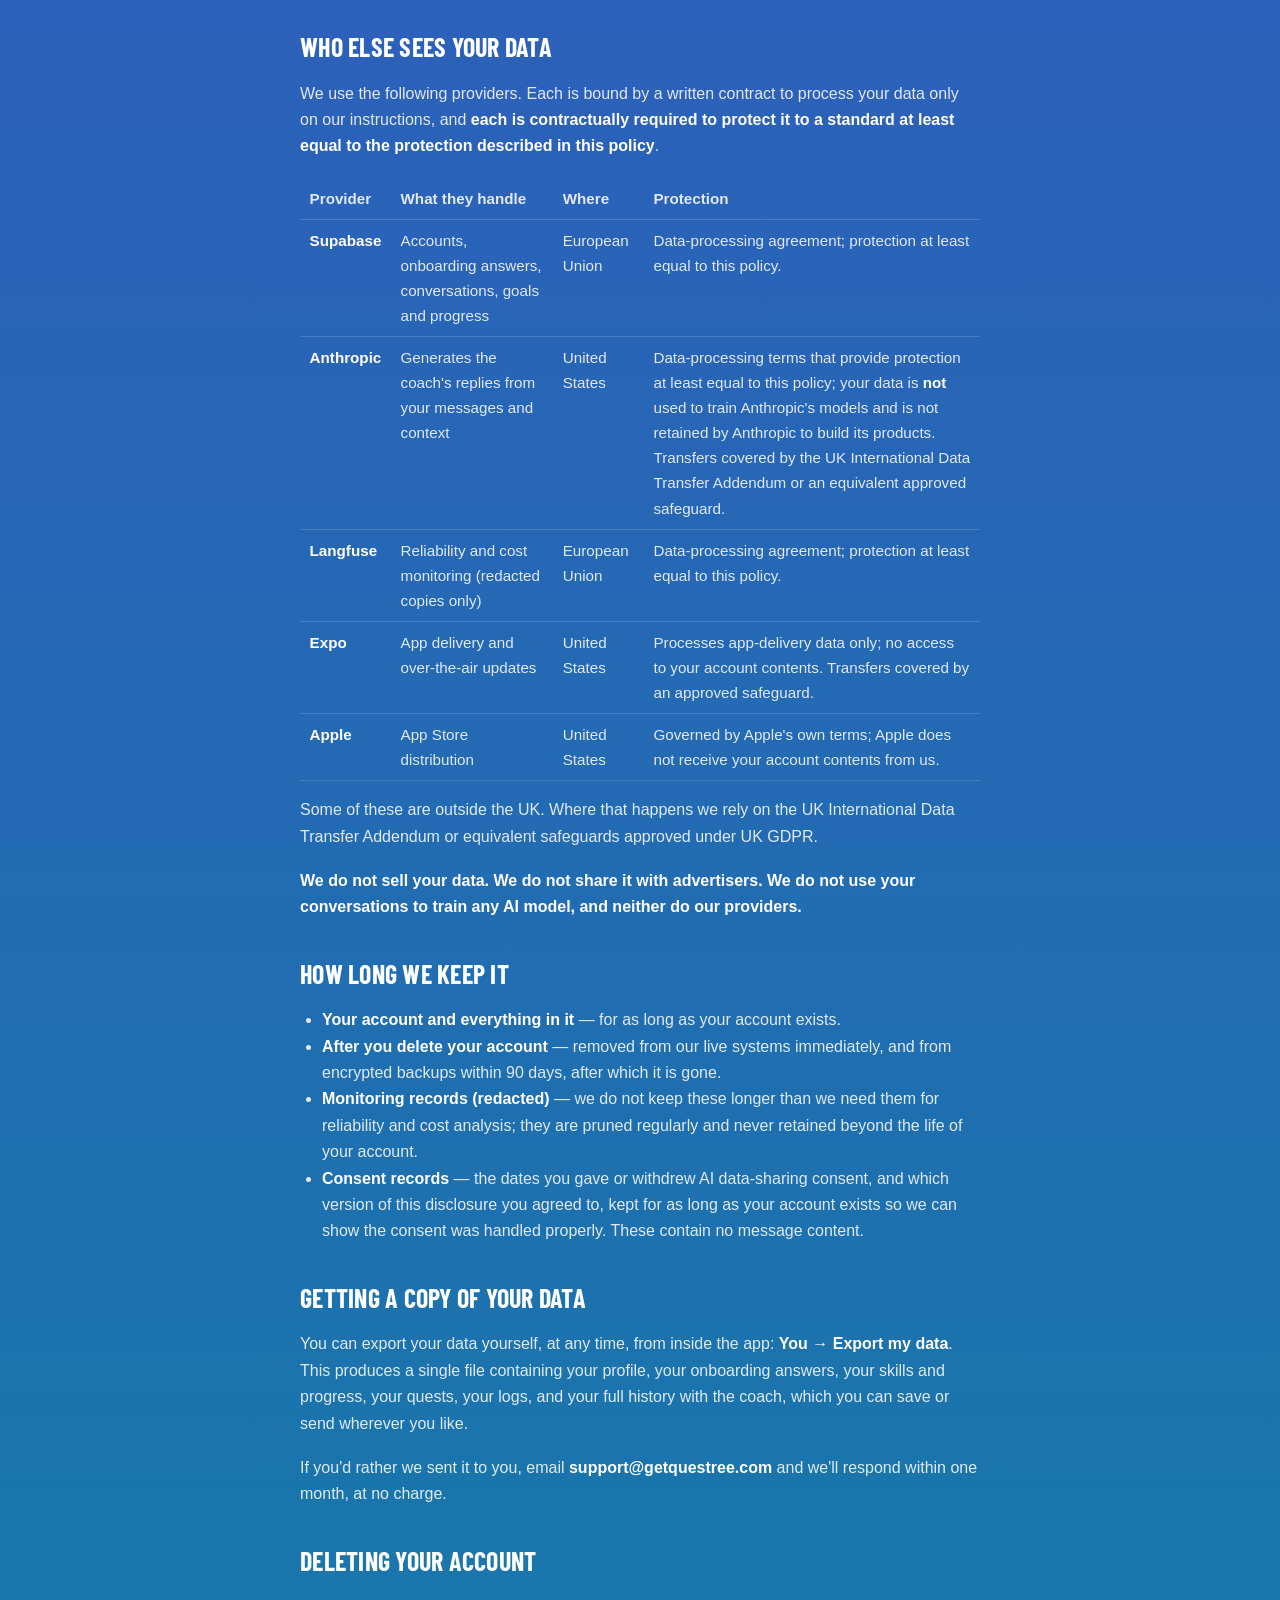
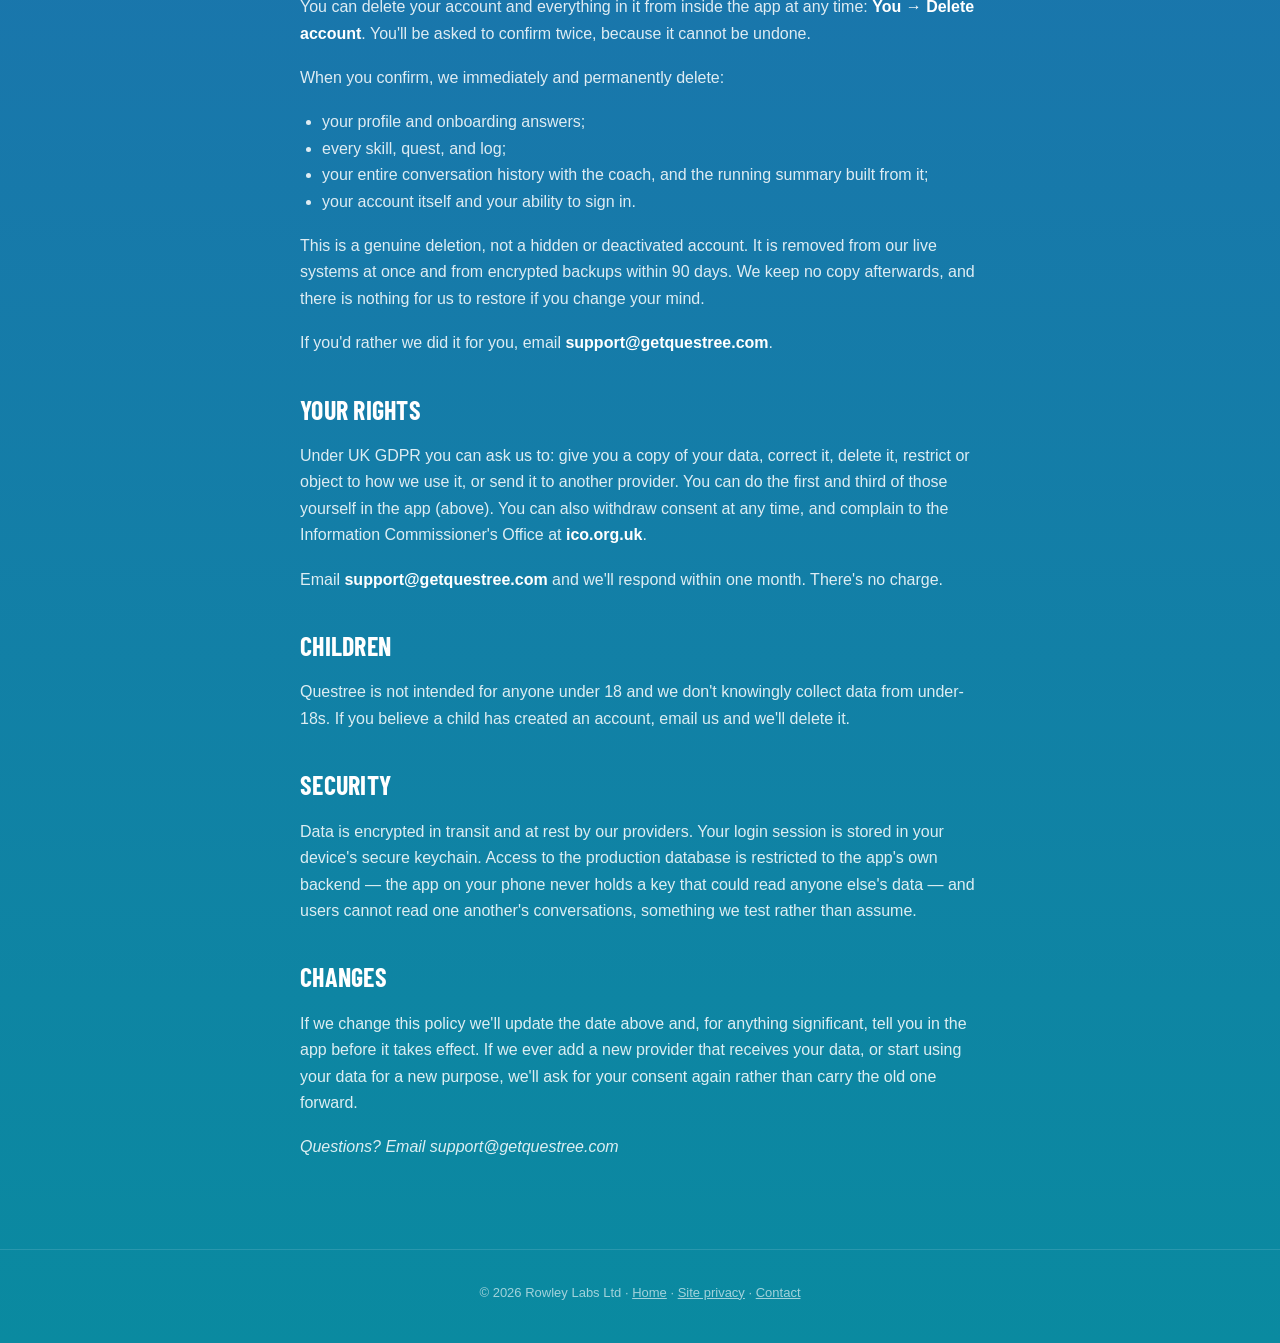
==== commit 49c9055d: "Rebrand landing to Questree" ====
--- a/app-privacy.html
+++ b/app-privacy.html
@@ -3,11 +3,12 @@
 <head>
   <meta charset="UTF-8">
   <meta name="viewport" content="width=device-width, initial-scale=1.0">
-  <meta name="theme-color" content="#080b0a">
-  <title>App Privacy Policy — LifeQuest</title>
+  <meta name="theme-color" content="#4a3fd8">
+  <title>App Privacy Policy — Questree</title>
   <link rel="preconnect" href="https://fonts.googleapis.com">
   <link rel="preconnect" href="https://fonts.gstatic.com" crossorigin>
-  <link href="https://fonts.googleapis.com/css2?family=Lora:ital,wght@0,400;0,600;1,400&display=swap" rel="stylesheet">
+  <link href="https://fonts.googleapis.com/css2?family=Barlow+Condensed:wght@600;700&display=swap" rel="stylesheet">
+  <link rel="icon" href="/favicon.svg" type="image/svg+xml">
   <link rel="stylesheet" href="style.css">
   <style>
     .privacy table { width: 100%; border-collapse: collapse; margin: 1rem 0; font-size: 0.95rem; }
@@ -20,20 +21,20 @@
 
   <header class="site">
     <div class="container">
-      <a href="/" class="wordmark">LifeQuest</a>
+      <a href="/" class="wordmark">Questree</a>
     </div>
   </header>
 
   <section class="privacy">
     <div class="container">
       <h1>Privacy Policy</h1>
-      <p><strong>LifeQuest — mobile app</strong><br>Last updated: September 2026</p>
-      <p>This covers the <strong>LifeQuest mobile app</strong>. The website privacy policy is <a href="/privacy">here</a> and covers this site only.</p>
-      <p>This policy explains what LifeQuest collects when you use the app, how, why, who else sees it, and what you can do about it. We've written it in plain English on purpose — and there's one section, "Your conversations with the coach", that we'd genuinely like you to read rather than scroll past.</p>
+      <p><strong>Questree — mobile app</strong><br>Last updated: October 2026</p>
+      <p>This covers the <strong>Questree mobile app</strong>. The website privacy policy is <a href="/privacy">here</a> and covers this site only.</p>
+      <p>This policy explains what Questree collects when you use the app, how, why, who else sees it, and what you can do about it. We've written it in plain English on purpose — and there's one section, "Your conversations with the coach", that we'd genuinely like you to read rather than scroll past.</p>
 
       <h2>Who we are</h2>
-      <p>LifeQuest is run by Ryan Rowley, a sole trader based in the United Kingdom. For the purposes of UK GDPR, we are the "data controller" — meaning we decide what happens to your data and we're accountable for it.</p>
-      <p>Questions, requests, or complaints: <strong>ryanlrowley99@gmail.com</strong></p>
+      <p>Questree is run by Rowley Labs Ltd, a company registered in England and Wales (company no. 17527212), registered office 42 Beaumaris Road, Bournemouth, BH11 9FX. For the purposes of UK GDPR, we are the "data controller" — meaning we decide what happens to your data and we're accountable for it.</p>
+      <p>Questions, requests, or complaints: <strong>support@getquestree.com</strong></p>
 
       <h2>What we collect</h2>
       <p><strong>Your account details.</strong> Your first name, your email address, and a securely hashed password. We never see or store your password in a readable form.</p>
@@ -64,12 +65,12 @@
       <p>We do <strong>not</strong> use your data for advertising, we do <strong>not</strong> sell or rent it, and we do <strong>not</strong> use your conversations to train any AI model — and neither do our providers.</p>
 
       <h2>Your conversations with the coach — please read this bit</h2>
-      <p>LifeQuest is a coaching app, so you may end up writing things about your health, your mental health, your relationships, your finances, or your beliefs. Under UK GDPR some of that counts as "special category" data, which gets extra protection.</p>
+      <p>Questree is a coaching app, so you may end up writing things about your health, your mental health, your relationships, your finances, or your beliefs. Under UK GDPR some of that counts as "special category" data, which gets extra protection.</p>
       <p>Three things you should know:</p>
       <ol>
         <li><strong>Your messages are sent to Anthropic</strong> to generate the coach's replies. They are processed to produce a response and are <strong>not</strong> used to train Anthropic's models.</li>
         <li><strong>A redacted copy is sent to Langfuse</strong>, a service we use to monitor whether the app is working properly and what it costs to run. Before anything is sent, we automatically remove email addresses, phone numbers, and long numeric sequences such as card or account numbers. This redaction is automatic and imperfect — it removes patterns, not meaning. The substance of what you write is visible to us in those records.</li>
-        <li><strong>LifeQuest is not a medical service.</strong> Your coach is an AI, not a therapist, doctor, or crisis service. If you are struggling with your mental health, please speak to a qualified professional. If you are in crisis in the UK, Samaritans are available free on 116 123, any time.</li>
+        <li><strong>Questree is not a medical service.</strong> Your coach is an AI, not a therapist, doctor, or crisis service. If you are struggling with your mental health, please speak to a qualified professional. If you are in crisis in the UK, Samaritans are available free on 116 123, any time.</li>
       </ol>
       <p>Please don't share anything with your coach you would be uncomfortable being stored — including other people's personal details.</p>
       <p class="callout"><strong>You can turn AI data-sharing off at any time</strong> in the app (You → <em>Coach data sharing</em>). While it is off, the coach cannot reply — it has nothing to send — but your quests, skills and history stay exactly as they are, and you can turn it back on whenever you want. You do <strong>not</strong> have to delete your account to withdraw this consent.</p>
@@ -136,7 +137,7 @@
 
       <h2>Getting a copy of your data</h2>
       <p>You can export your data yourself, at any time, from inside the app: <strong>You → Export my data</strong>. This produces a single file containing your profile, your onboarding answers, your skills and progress, your quests, your logs, and your full history with the coach, which you can save or send wherever you like.</p>
-      <p>If you'd rather we sent it to you, email <strong>ryanlrowley99@gmail.com</strong> and we'll respond within one month, at no charge.</p>
+      <p>If you'd rather we sent it to you, email <strong>support@getquestree.com</strong> and we'll respond within one month, at no charge.</p>
 
       <h2>Deleting your account</h2>
       <p>You can delete your account and everything in it from inside the app at any time: <strong>You → Delete account</strong>. You'll be asked to confirm twice, because it cannot be undone.</p>
@@ -148,14 +149,14 @@
         <li>your account itself and your ability to sign in.</li>
       </ul>
       <p>This is a genuine deletion, not a hidden or deactivated account. It is removed from our live systems at once and from encrypted backups within 90 days. We keep no copy afterwards, and there is nothing for us to restore if you change your mind.</p>
-      <p>If you'd rather we did it for you, email <strong>ryanlrowley99@gmail.com</strong>.</p>
+      <p>If you'd rather we did it for you, email <strong>support@getquestree.com</strong>.</p>
 
       <h2>Your rights</h2>
       <p>Under UK GDPR you can ask us to: give you a copy of your data, correct it, delete it, restrict or object to how we use it, or send it to another provider. You can do the first and third of those yourself in the app (above). You can also withdraw consent at any time, and complain to the Information Commissioner's Office at <strong>ico.org.uk</strong>.</p>
-      <p>Email <strong>ryanlrowley99@gmail.com</strong> and we'll respond within one month. There's no charge.</p>
+      <p>Email <strong>support@getquestree.com</strong> and we'll respond within one month. There's no charge.</p>
 
       <h2>Children</h2>
-      <p>LifeQuest is not intended for anyone under 18 and we don't knowingly collect data from under-18s. If you believe a child has created an account, email us and we'll delete it.</p>
+      <p>Questree is not intended for anyone under 18 and we don't knowingly collect data from under-18s. If you believe a child has created an account, email us and we'll delete it.</p>
 
       <h2>Security</h2>
       <p>Data is encrypted in transit and at rest by our providers. Your login session is stored in your device's secure keychain. Access to the production database is restricted to the app's own backend — the app on your phone never holds a key that could read anyone else's data — and users cannot read one another's conversations, something we test rather than assume.</p>
@@ -163,13 +164,13 @@
       <h2>Changes</h2>
       <p>If we change this policy we'll update the date above and, for anything significant, tell you in the app before it takes effect. If we ever add a new provider that receives your data, or start using your data for a new purpose, we'll ask for your consent again rather than carry the old one forward.</p>
 
-      <p><em>Questions? Email ryanlrowley99@gmail.com</em></p>
+      <p><em>Questions? Email support@getquestree.com</em></p>
     </div>
   </section>
 
   <footer>
     <div class="container">
-      <p>© 2026 LifeQuest · <a href="/">Home</a> · <a href="/privacy">Site privacy</a> · <a href="mailto:ryanlrowley99@gmail.com">Contact</a></p>
+      <p>© 2026 Rowley Labs Ltd · <a href="/">Home</a> · <a href="/privacy">Site privacy</a> · <a href="mailto:support@getquestree.com">Contact</a></p>
     </div>
   </footer>
 
--- a/style.css
+++ b/style.css
@@ -1,428 +1,239 @@
-/* LifeQuest landing — dark, centered, starfield hero, Lora headings */
+/* Questree landing — matches the app: violet→teal gradient (theme B), cream #E3E2BF the only accent,
+   Barlow Condensed uppercase for titles/labels/CTAs, system font for body. No serif, no grain. */
 
 * { margin: 0; padding: 0; box-sizing: border-box; }
 
 :root {
-  --bg-top: #080b0a;
-  --bg-bottom: #1b231c;
-  --accent: #a8c48a;
-  --accent-border: rgba(138, 173, 106, 0.22);
-  --accent-faint: rgba(138, 173, 106, 0.07);
-  --card: rgba(138, 173, 106, 0.05);
-  --card-border: rgba(138, 173, 106, 0.16);
-  --text-heading: #ffffff;
-  --text-body: rgba(255, 255, 255, 0.88);
-  --text-muted: rgba(255, 255, 255, 0.62);
-  --input-border: rgba(255, 255, 255, 0.2);
-}
-
-.accent { color: var(--accent); }
-
-html { scroll-behavior: smooth; background-color: var(--bg-top); }
+  --top: #4a3fd8;
+  --bottom: #0a8aa0;
+  --cream: #e3e2bf;
+  --cream-lip: #b9b795;
+  --ink: #0d1117;
+  --row: rgba(0, 0, 0, 0.18);
+  --row-strong: rgba(0, 0, 0, 0.28);
+  --track: rgba(255, 255, 255, 0.22);
+  --text: #ffffff;
+  --body: rgba(255, 255, 255, 0.86);
+  --muted: rgba(255, 255, 255, 0.62);
+  --label: #d9d2b4;
+  --health: #a9c98a;
+  --work: #cdb27c;
+  --display: "Barlow Condensed", "Arial Narrow", sans-serif;
+}
+
+html { scroll-behavior: smooth; background: var(--top); }
 
 body {
-  background: linear-gradient(180deg, var(--bg-top) 0%, var(--bg-top) 25%, var(--bg-bottom) 100%);
-  color: var(--text-body);
+  min-height: 100vh;
+  background: linear-gradient(180deg, var(--top) 0%, #3a52c4 35%, #1f6fb0 70%, var(--bottom) 100%);
+  color: var(--body);
   font-family: -apple-system, BlinkMacSystemFont, "Segoe UI", Roboto, Helvetica, Arial, sans-serif;
   font-size: 16px;
-  line-height: 1.7;
+  line-height: 1.65;
   -webkit-font-smoothing: antialiased;
 }
 
-/* Hero scene — sky gradient + layered ridges, fades into page bg */
-.starfield {
-  position: relative;
-}
-
-.starfield::before {
-  content: '';
-  position: absolute;
-  inset: 0;
-  pointer-events: none;
-  background-size: 100% 100%;
-  background-repeat: no-repeat;
-  background-image: url("data:image/svg+xml;utf8,<svg xmlns='http://www.w3.org/2000/svg' viewBox='0 0 1600 640' preserveAspectRatio='xMidYMax slice'><defs><linearGradient id='sky' x1='0' y1='0' x2='0' y2='1'><stop offset='0' stop-color='%234d5559'/><stop offset='0.55' stop-color='%2341494d'/><stop offset='1' stop-color='%233c4448'/></linearGradient><linearGradient id='fade' x1='0' y1='0' x2='0' y2='1'><stop offset='0' stop-color='%23080b0a' stop-opacity='0'/><stop offset='1' stop-color='%23080b0a'/></linearGradient></defs><rect width='1600' height='640' fill='url(%23sky)'/><path fill='%2339424a' d='M0 258 C40 246 90 232 150 234 C210 236 250 252 300 260 C340 266 370 258 410 268 C470 282 520 300 590 322 C680 350 780 382 880 406 C960 424 1030 434 1100 442 L1100 640 L0 640 Z'/><path fill='%23313a43' d='M0 420 C120 408 240 388 350 356 C430 332 500 300 570 288 C620 279 660 278 710 290 C780 306 850 336 930 372 C1030 414 1140 448 1260 468 C1380 486 1500 494 1600 498 L1600 640 L0 640 Z'/><path fill='%2329323b' d='M1600 330 C1540 344 1480 364 1410 392 C1330 424 1250 456 1160 480 C1060 506 950 522 840 532 C700 544 550 550 400 556 L0 566 L0 640 L1600 640 Z'/><path fill='%2310171e' d='M0 462 C70 470 150 490 240 518 C330 546 430 580 520 606 C570 620 610 630 650 640 L0 640 Z'/><path fill='%2305080c' d='M1600 268 C1540 300 1480 340 1410 392 C1330 452 1250 516 1160 572 C1120 597 1080 620 1040 640 L1600 640 Z'/><rect y='470' width='1600' height='170' fill='url(%23fade)'/></svg>");
-}
-
-/* Stars — above the sky, fade out downward */
-.starfield::after {
-  content: '';
-  position: absolute;
-  inset: 0;
-  pointer-events: none;
-  background-image: url("data:image/svg+xml;utf8,<svg xmlns='http://www.w3.org/2000/svg' viewBox='0 0 800 600'><g fill='white'><circle cx='42' cy='38' r='1' opacity='0.4'/><circle cx='131' cy='104' r='0.7' opacity='0.25'/><circle cx='219' cy='55' r='1.1' opacity='0.45'/><circle cx='303' cy='142' r='0.6' opacity='0.2'/><circle cx='388' cy='72' r='0.9' opacity='0.35'/><circle cx='465' cy='27' r='0.7' opacity='0.3'/><circle cx='540' cy='118' r='1.2' opacity='0.5'/><circle cx='623' cy='64' r='0.6' opacity='0.2'/><circle cx='704' cy='139' r='0.9' opacity='0.35'/><circle cx='771' cy='42' r='0.8' opacity='0.3'/><circle cx='86' cy='197' r='0.8' opacity='0.3'/><circle cx='174' cy='251' r='1' opacity='0.4'/><circle cx='262' cy='210' r='0.5' opacity='0.18'/><circle cx='349' cy='287' r='0.9' opacity='0.32'/><circle cx='430' cy='224' r='0.7' opacity='0.25'/><circle cx='512' cy='299' r='1.1' opacity='0.42'/><circle cx='597' cy='233' r='0.6' opacity='0.2'/><circle cx='678' cy='305' r='0.8' opacity='0.3'/><circle cx='752' cy='249' r='1' opacity='0.38'/><circle cx='58' cy='341' r='0.7' opacity='0.24'/><circle cx='149' cy='398' r='0.9' opacity='0.33'/><circle cx='240' cy='352' r='0.6' opacity='0.2'/><circle cx='327' cy='420' r='1' opacity='0.36'/><circle cx='415' cy='369' r='0.7' opacity='0.26'/><circle cx='498' cy='441' r='0.8' opacity='0.28'/><circle cx='583' cy='387' r='1.1' opacity='0.4'/><circle cx='665' cy='452' r='0.6' opacity='0.2'/><circle cx='741' cy='401' r='0.9' opacity='0.32'/><circle cx='103' cy='489' r='0.8' opacity='0.28'/><circle cx='195' cy='530' r='0.6' opacity='0.2'/><circle cx='284' cy='497' r='1' opacity='0.34'/><circle cx='371' cy='548' r='0.7' opacity='0.24'/><circle cx='455' cy='508' r='0.9' opacity='0.3'/><circle cx='541' cy='556' r='0.6' opacity='0.18'/><circle cx='629' cy='514' r='0.8' opacity='0.27'/><circle cx='713' cy='561' r='1' opacity='0.33'/><circle cx='25' cy='75' r='0.8' opacity='0.35'/><circle cx='97' cy='22' r='1.1' opacity='0.5'/><circle cx='168' cy='58' r='0.6' opacity='0.25'/><circle cx='255' cy='18' r='0.9' opacity='0.4'/><circle cx='340' cy='40' r='0.7' opacity='0.3'/><circle cx='422' cy='110' r='1' opacity='0.45'/><circle cx='497' cy='68' r='0.6' opacity='0.22'/><circle cx='575' cy='20' r='0.9' opacity='0.38'/><circle cx='655' cy='95' r='1.2' opacity='0.5'/><circle cx='735' cy='15' r='0.7' opacity='0.3'/><circle cx='790' cy='90' r='0.6' opacity='0.25'/><circle cx='60' cy='130' r='1' opacity='0.42'/><circle cx='205' cy='170' r='0.8' opacity='0.32'/><circle cx='290' cy='95' r='0.7' opacity='0.28'/><circle cx='365' cy='165' r='0.6' opacity='0.22'/><circle cx='450' cy='35' r='0.8' opacity='0.34'/><circle cx='530' cy='160' r='0.7' opacity='0.26'/><circle cx='610' cy='128' r='0.9' opacity='0.36'/><circle cx='690' cy='180' r='0.6' opacity='0.22'/><circle cx='765' cy='170' r='0.8' opacity='0.3'/><circle cx='15' cy='225' r='0.7' opacity='0.26'/><circle cx='118' cy='265' r='0.9' opacity='0.34'/><circle cx='233' cy='300' r='0.6' opacity='0.2'/><circle cx='478' cy='250' r='0.8' opacity='0.3'/></g></svg>");
-  background-size: 800px 600px;
-  background-repeat: repeat;
-  -webkit-mask-image: linear-gradient(180deg, black 0%, black 25%, transparent 42%);
-  mask-image: linear-gradient(180deg, black 0%, black 25%, transparent 42%);
-}
-
-/* Quest path — winding ribbon, narrow at the mountains, wide at the page foot */
-body { position: relative; }
-
-.quest-path {
-  position: absolute;
-  top: 780px; /* fallback — script.js aligns this to the mountain base on load */
-  bottom: 0;
-  left: 0;
-  right: 0;
-  z-index: 0;
-  pointer-events: none;
-}
-
-.quest-path svg { width: 100%; height: 100%; display: block; }
-
-header.site, section, .ps, footer, .starfield { position: relative; z-index: 1; }
-
-.starfield > * { position: relative; z-index: 1; }
-
-.container {
-  max-width: 720px;
-  margin: 0 auto;
-  padding: 0 20px;
-}
-
-.container-wide {
-  max-width: 960px;
-  margin: 0 auto;
-  padding: 0 20px;
-}
-
-section { padding: 80px 0; text-align: center; }
-
-/* Section separators — subtle sage hairline above every section except the hero */
-section:not(#hero)::before {
-  content: "";
-  display: block;
-  width: min(320px, 60%);
-  height: 1px;
-  margin: 0 auto 72px;
-  background: linear-gradient(90deg, transparent, rgba(168, 196, 138, 0.35), transparent);
-}
-
-h1, h2 {
-  font-family: "Lora", Georgia, serif;
-  font-weight: 400;
-  color: var(--text-heading);
-  line-height: 1.25;
-}
-
-h1 { font-size: 56px; margin-bottom: 24px; }
-h2 { font-size: 36px; margin-bottom: 24px; }
-
-p { margin-bottom: 20px; }
+.container { max-width: 720px; margin: 0 auto; padding: 0 20px; }
+.container-wide { max-width: 960px; margin: 0 auto; padding: 0 20px; }
+
+section { padding: 88px 0; text-align: center; }
+
+h1, h2, h3, .label, .btn, .wordmark, .stat-number {
+  font-family: var(--display);
+  text-transform: uppercase;
+  color: var(--text);
+}
+
+h1 { font-weight: 700; font-size: 72px; line-height: 0.98; letter-spacing: 0.01em; margin-bottom: 20px; }
+h2 { font-weight: 700; font-size: 44px; line-height: 1.02; letter-spacing: 0.01em; margin-bottom: 20px; }
+h3 { font-weight: 700; font-size: 22px; line-height: 1.1; letter-spacing: 0.02em; margin-bottom: 8px; }
+
+p { margin-bottom: 18px; }
 p:last-child { margin-bottom: 0; }
-
-em { font-style: italic; }
-strong { color: var(--text-heading); font-weight: 600; }
-
-a { color: var(--text-heading); }
-
+strong { color: var(--text); font-weight: 600; }
+em { font-style: normal; color: var(--cream); }
+a { color: var(--text); }
+.accent { color: var(--cream); }
+
+.label {
+  font-weight: 600;
+  font-size: 14px;
+  letter-spacing: 0.12em;
+  color: var(--label);
+}
+
+/* Header */
+header.site { padding: 28px 0 0; }
+header.site .container { display: flex; justify-content: center; }
 .wordmark {
-  font-family: "Lora", Georgia, serif;
-  font-size: 20px;
-  color: var(--text-heading);
+  display: inline-flex; align-items: center; gap: 10px;
+  font-weight: 700; font-size: 24px; letter-spacing: 0.06em; text-decoration: none;
+}
+.star { width: 22px; height: 22px; flex: none; }
+
+/* Hero */
+#hero { padding: 112px 0 96px; }
+#hero .star { width: 56px; height: 56px; margin-bottom: 28px; }
+#hero .sub { font-size: 20px; color: var(--body); max-width: 520px; margin: 0 auto; }
+
+/* Forms */
+.signup-form { display: flex; gap: 12px; margin: 36px auto 14px; max-width: 520px; }
+.signup-form input[type="email"] {
+  flex: 1; min-width: 0;
+  background: var(--row-strong);
+  border: 1.5px solid transparent;
+  border-radius: 999px;
+  padding: 15px 22px;
+  font-size: 16px;
+  color: var(--text);
+  font-family: inherit;
+}
+.signup-form input[type="email"]::placeholder { color: var(--muted); }
+.signup-form input[type="email"]:focus { outline: none; border-color: var(--cream); }
+
+.btn {
+  display: inline-block;
+  background: var(--cream);
+  color: var(--ink);
+  border: none;
+  border-radius: 999px;
+  padding: 15px 28px;
+  font-size: 18px;
+  font-weight: 700;
+  letter-spacing: 0.06em;
   text-decoration: none;
-}
-
-header.site { padding: 28px 0 0; text-align: center; }
-
-#hero { padding-top: 96px; }
-
-#hero h1 {
-  font-family: "Lora", Georgia, serif;
-  font-weight: 400;
-  text-transform: uppercase;
-  font-size: 44px;
-  letter-spacing: 0.05em;
-  color: var(--text-heading);
-  text-shadow: 0 0 14px rgba(255, 255, 255, 0.28);
-}
-
-#hero p.sub { max-width: 600px; margin-left: auto; margin-right: auto; font-size: 19px; color: rgba(255, 255, 255, 0.92); }
-
-/* Forms */
-.signup-form {
-  display: flex;
-  gap: 12px;
-  margin: 32px auto 12px;
-  max-width: 560px;
-}
-
-.signup-form input[type="email"] {
-  flex: 1;
-  background: rgba(255, 255, 255, 0.03);
-  border: 1px solid var(--input-border);
-  border-radius: 8px;
-  padding: 14px 16px;
-  font-size: 16px;
-  color: var(--text-heading);
-  font-family: inherit;
-}
-
-.signup-form input[type="email"]::placeholder { color: var(--text-muted); }
-
-.signup-form input[type="email"]:focus {
-  outline: none;
-  border-color: rgba(168, 196, 138, 0.6);
-}
-
-.btn {
-  background: #ffffff;
-  color: #080b0a;
-  border: none;
-  border-radius: 8px;
-  padding: 14px 24px;
-  font-size: 16px;
-  font-weight: 600;
-  font-family: inherit;
   cursor: pointer;
   white-space: nowrap;
-  transition: background 0.15s ease;
-}
-
-.btn:hover { background: rgba(255, 255, 255, 0.85); }
+  box-shadow: 0 4px 0 var(--cream-lip);
+  transition: transform 0.12s ease, box-shadow 0.12s ease;
+}
+.btn:active { transform: translateY(3px); box-shadow: 0 1px 0 var(--cream-lip); }
 .btn:disabled { opacity: 0.6; cursor: wait; }
-
-.btn-secondary {
-  background: transparent;
-  color: var(--text-body);
-  border: 1px solid var(--input-border);
-}
-
-.btn-secondary:hover { background: rgba(255, 255, 255, 0.06); }
-
-.form-note { font-size: 14px; color: var(--text-muted); font-style: italic; }
-
-.form-error {
-  display: none;
-  color: #f09595;
-  font-size: 14px;
-  margin-top: 8px;
-}
-
+.btn:focus-visible, a:focus-visible { outline: 2px solid #fff; outline-offset: 3px; }
+
+.btn-secondary { background: var(--row); color: var(--text); box-shadow: none; }
+
+.form-note { font-size: 14px; color: var(--muted); }
+.form-error { display: none; color: #ffd0d0; font-size: 14px; margin-top: 8px; }
 .form-error.visible { display: block; }
 
-/* Feature cards */
-.cards {
-  display: grid;
-  grid-template-columns: 1fr 1fr;
-  gap: 16px;
-  margin-top: 40px;
-  text-align: center;
-}
-
-.card {
-  background: var(--card);
-  border: 1px solid rgba(168, 196, 138, 0.28);
-  border-radius: 12px;
-  padding: 28px 24px;
-  box-shadow: 0 0 22px rgba(168, 196, 138, 0.09), inset 0 0 18px rgba(168, 196, 138, 0.04);
-  transition: box-shadow 0.25s ease, border-color 0.25s ease;
-}
-
-.card:hover {
-  border-color: rgba(168, 196, 138, 0.5);
-  box-shadow: 0 0 34px rgba(168, 196, 138, 0.18), inset 0 0 22px rgba(168, 196, 138, 0.06);
-}
-
-.card h3 { text-shadow: 0 0 14px rgba(255, 255, 255, 0.28); }
-
-.card h3 {
-  font-family: "Lora", Georgia, serif;
-  font-weight: 400;
-  font-size: 23px;
-  color: var(--text-heading);
-  margin-bottom: 12px;
-}
-
-.card p { font-size: 16px; margin: 0; }
-
-/* Method grid — phone preview beside the cards */
+/* Method: phone mock + rows */
+.method-sub { max-width: 600px; margin: 0 auto; font-size: 19px; color: var(--body); }
 .method-grid {
-  display: grid;
-  grid-template-columns: 260px 1fr;
-  gap: 40px;
-  align-items: center;
-  margin-top: 40px;
-  text-align: left;
-}
-
-.preview-shot {
-  display: block;
-  width: 100%;
-  max-width: 260px;
-  margin: 0 auto;
-  border-radius: 32px;
-  border: 1px solid rgba(168, 196, 138, 0.28);
-  box-shadow: 0 0 40px rgba(168, 196, 138, 0.12);
-}
-
-.method-grid .cards { margin-top: 0; }
-
-/* Stat cards */
-.stats {
-  display: grid;
-  grid-template-columns: repeat(3, 1fr);
-  gap: 16px;
-  margin: 40px 0;
-}
-
-.stat-card {
-  background: var(--card);
-  border: 1px solid rgba(168, 196, 138, 0.28);
-  border-radius: 12px;
-  padding: 32px 24px;
-  box-shadow: 0 0 22px rgba(168, 196, 138, 0.09), inset 0 0 18px rgba(168, 196, 138, 0.04);
-  transition: box-shadow 0.25s ease, border-color 0.25s ease;
-}
-
-.stat-card:hover {
-  border-color: rgba(168, 196, 138, 0.5);
-  box-shadow: 0 0 34px rgba(168, 196, 138, 0.18), inset 0 0 22px rgba(168, 196, 138, 0.06);
-}
-
-.stat-number {
-  font-family: "Lora", Georgia, serif;
-  font-size: 44px;
-  color: var(--accent);
-  line-height: 1;
+  display: grid; grid-template-columns: 280px 1fr; gap: 48px;
+  align-items: center; margin-top: 48px; text-align: left;
+}
+
+.phone {
+  width: 280px; margin: 0 auto;
+  border-radius: 40px;
+  padding: 28px 16px 24px;
+  background: linear-gradient(180deg, var(--top), var(--bottom));
+  border: 6px solid rgba(13, 17, 23, 0.55);
+  box-shadow: 0 30px 60px rgba(8, 18, 60, 0.35);
+}
+.phone .ph-top { display: flex; justify-content: space-between; align-items: baseline; margin: 0 4px 18px; }
+.phone .ph-title { font-family: var(--display); font-weight: 700; font-size: 26px; color: #fff; text-transform: uppercase; line-height: 1; }
+.phone .ph-xp { font-family: var(--display); font-weight: 700; font-size: 16px; color: #fff; }
+.phone .ph-area { font-size: 11px; margin: 0 4px 6px; display: flex; align-items: center; gap: 6px; }
+.phone .dot { width: 6px; height: 6px; border-radius: 50%; display: inline-block; }
+.q-row {
+  display: flex; align-items: center; gap: 12px;
+  background: var(--row-strong);
+  border-radius: 999px;
+  padding: 10px 16px 10px 10px;
   margin-bottom: 14px;
 }
-
-.stat-card p { font-size: 15px; margin: 0; }
-
-.bridge { max-width: 620px; margin: 0 auto 20px; }
-
-.sources { font-size: 13px; color: var(--text-muted); font-style: italic; }
-
-/* Method sub */
-.method-sub {
-  max-width: 640px;
-  margin: 0 auto;
-  font-family: "Lora", Georgia, serif;
-  font-size: 24px;
-  line-height: 1.45;
-  color: var(--text-heading);
-}
-.method-sub em { color: var(--accent); }
+.ring {
+  --p: 0.3;
+  width: 46px; height: 46px; border-radius: 50%; flex: none;
+  background: conic-gradient(var(--cream) calc(var(--p) * 360deg), var(--track) 0);
+  -webkit-mask: radial-gradient(circle, transparent 18px, #000 19px);
+  mask: radial-gradient(circle, transparent 18px, #000 19px);
+}
+.q-text { flex: 1; min-width: 0; }
+.q-name { font-family: var(--display); font-weight: 700; font-size: 15px; color: #fff; text-transform: uppercase; line-height: 1.1; }
+.q-sub { font-family: var(--display); font-weight: 600; font-size: 11px; color: var(--muted); text-transform: uppercase; letter-spacing: 0.06em; margin: 2px 0 6px; }
+.bar { height: 3px; border-radius: 3px; background: var(--track); overflow: hidden; }
+.bar span { display: block; height: 100%; border-radius: 3px; }
+
+.cards { display: grid; grid-template-columns: 1fr 1fr; gap: 14px; }
+.card { background: var(--row); border-radius: 28px; padding: 26px 24px; }
+.card p { font-size: 15.5px; margin: 0; }
+
+/* Stats */
+.stats { display: grid; grid-template-columns: 1fr 1fr; gap: 14px; margin: 40px auto; max-width: 720px; }
+.stat-card { background: var(--row); border-radius: 28px; padding: 32px 26px; }
+.stat-number { font-weight: 700; font-size: 64px; line-height: 1; color: var(--cream); margin-bottom: 12px; }
+.stat-card p { font-size: 15.5px; margin: 0; }
+.bridge { max-width: 600px; margin: 0 auto 18px; }
+.sources { font-size: 13px; color: var(--muted); }
 
 /* Founder */
 .founder-grid {
-  display: grid;
-  grid-template-columns: 260px 1fr;
-  gap: 48px;
-  margin-top: 40px;
-  text-align: left;
-  align-items: start;
-}
-
-.founder-photo {
-  width: 100%;
-  aspect-ratio: 4 / 5;
-  object-fit: cover;
-  object-position: top;
-  border-radius: 12px;
-  border: 1px solid var(--card-border);
-}
+  display: grid; grid-template-columns: 240px 1fr; gap: 44px;
+  margin-top: 40px; text-align: left; align-items: start;
+}
+.founder-photo { width: 100%; aspect-ratio: 4 / 5; object-fit: cover; object-position: top; border-radius: 28px; }
+.signoff { font-family: var(--display); font-weight: 700; text-transform: uppercase; letter-spacing: 0.08em; color: var(--cream); }
 
 /* Pitch */
-.pitch-body { max-width: 620px; margin: 0 auto; }
-
-.perks {
-  margin: 28px auto 24px;
-  display: inline-block;
-  text-align: left;
-}
-
+.pitch-body { max-width: 600px; margin: 0 auto; }
+.perks { margin: 28px auto; display: inline-flex; flex-direction: column; gap: 10px; text-align: left; }
 .perks p {
-  font-size: 17px;
-  color: var(--text-heading);
-  margin-bottom: 10px;
-}
-
-.perks p:last-child { margin-bottom: 0; }
-
-.perks .accent { margin-right: 10px; }
-
-/* PS block */
-.ps {
-  border-top: 1px solid var(--card-border);
-  padding: 56px 0 80px;
-  text-align: center;
-}
-
-.ps p { max-width: 620px; margin: 0 auto; }
-
-/* Thank-you page */
-.thanks { min-height: 70vh; display: flex; align-items: center; text-align: center; }
-
-.thanks form { max-width: 560px; margin: 0 auto; }
-
+  margin: 0; background: var(--row); border-radius: 999px; padding: 10px 22px 10px 16px;
+  color: var(--text); display: flex; align-items: center; gap: 12px;
+}
+.perks .star { width: 16px; height: 16px; }
+
+/* P.S. */
+.ps { padding: 0 0 88px; text-align: center; }
+.ps p { max-width: 600px; margin: 0 auto; color: var(--body); }
+
+/* Thank-you */
+.thanks { min-height: 70vh; display: flex; align-items: center; }
+.thanks form { max-width: 520px; margin: 0 auto; }
 textarea {
-  width: 100%;
-  background: rgba(255, 255, 255, 0.03);
-  border: 1px solid var(--input-border);
-  border-radius: 8px;
-  padding: 14px 16px;
-  font-size: 16px;
-  color: var(--text-heading);
-  font-family: inherit;
-  min-height: 110px;
-  resize: vertical;
-  margin: 20px 0 6px;
-  text-align: left;
-}
-
-textarea:focus { outline: none; border-color: rgba(168, 196, 138, 0.6); }
-
-.char-count { font-size: 13px; color: var(--text-muted); text-align: right; margin-bottom: 20px; }
-
-.btn-row { display: flex; gap: 12px; justify-content: center; }
+  width: 100%; background: var(--row-strong); border: 1.5px solid transparent; border-radius: 24px;
+  padding: 16px 20px; font-size: 16px; color: var(--text); font-family: inherit;
+  min-height: 120px; resize: vertical; margin: 16px 0 6px; text-align: left;
+}
+textarea::placeholder { color: var(--muted); }
+textarea:focus { outline: none; border-color: var(--cream); }
+.char-count { font-size: 13px; color: var(--muted); text-align: right; margin-bottom: 20px; }
+.btn-row { display: flex; gap: 12px; justify-content: center; flex-wrap: wrap; }
 
 /* Footer */
-footer {
-  border-top: 1px solid var(--card-border);
-  padding: 32px 0;
-  font-size: 14px;
-  color: var(--text-muted);
-  text-align: center;
-}
-
-footer a { color: var(--text-muted); }
-
-/* Privacy page */
+footer { padding: 32px 0 40px; font-size: 13px; color: var(--muted); text-align: center; border-top: 1px solid rgba(255,255,255,0.12); }
+footer a { color: var(--muted); }
+footer p + p { margin-top: 6px; }
+
+/* Privacy pages */
 .privacy { text-align: left; }
-.privacy h1 { text-align: center; }
-.privacy h2 { font-size: 24px; margin-top: 40px; }
-.privacy ul { margin: 0 0 20px 24px; }
-
-/* Mobile — tighter vertical rhythm so the page reads shorter */
-@media (max-width: 640px) {
-  body { font-size: 15px; line-height: 1.6; }
-  h1 { font-size: 38px; }
-  #hero h1 { font-size: 28px; margin-bottom: 16px; }
-  h2 { font-size: 26px; margin-bottom: 16px; }
-  .method-sub { font-size: 18px; }
-  section { padding: 40px 0; }
-  section:not(#hero)::before { margin-bottom: 36px; }
-  #hero { padding-top: 56px; }
-  #hero p.sub { font-size: 17px; }
-  p { margin-bottom: 14px; }
-  .signup-form { flex-direction: column; gap: 10px; margin-top: 24px; }
-  .signup-form input[type="email"], .btn { width: 100%; }
-  .cards { grid-template-columns: 1fr; gap: 10px; margin-top: 24px; }
-  .card { padding: 20px 18px; }
-  .card h3 { font-size: 20px; margin-bottom: 8px; }
-  .card p { font-size: 15px; }
-  .method-grid { grid-template-columns: 1fr; gap: 20px; text-align: center; margin-top: 24px; }
-  .preview-shot { max-width: 200px; }
-  .stats { grid-template-columns: 1fr; gap: 10px; margin: 24px 0; }
-  .stat-card { padding: 22px 20px; }
-  .stat-number { font-size: 36px; margin-bottom: 8px; }
-  .perks { margin: 20px auto 16px; }
-  .perks p { font-size: 15px; margin-bottom: 8px; }
-  .founder-grid { grid-template-columns: 1fr; gap: 20px; margin-top: 24px; }
+.privacy h1 { text-align: center; font-size: 56px; }
+.privacy h2 { font-size: 26px; margin-top: 40px; }
+.privacy ul { margin: 0 0 18px 22px; }
+.privacy em { font-style: italic; color: inherit; }
+
+@media (prefers-reduced-motion: reduce) { html { scroll-behavior: auto; } .btn { transition: none; } }
+
+@media (max-width: 720px) {
+  body { font-size: 15.5px; }
+  section { padding: 56px 0; }
+  #hero { padding: 72px 0 56px; }
+  #hero .star { width: 44px; height: 44px; margin-bottom: 20px; }
+  h1 { font-size: 48px; }
+  h2 { font-size: 34px; }
+  #hero .sub, .method-sub { font-size: 17px; }
+  .signup-form { flex-direction: column; gap: 12px; margin-top: 28px; }
+  .signup-form input[type="email"], .signup-form .btn { width: 100%; }
+  .method-grid { grid-template-columns: 1fr; gap: 32px; margin-top: 32px; }
+  .phone { width: 260px; }
+  .cards, .stats { grid-template-columns: 1fr; gap: 10px; }
+  .card, .stat-card { padding: 22px 22px; border-radius: 24px; }
+  .stat-number { font-size: 52px; }
+  .founder-grid { grid-template-columns: 1fr; gap: 24px; margin-top: 28px; }
   .founder-photo { max-width: 220px; margin: 0 auto; display: block; }
-  .ps { padding: 40px 0 48px; }
-}
+  .privacy h1 { font-size: 40px; }
+  .ps { padding-bottom: 56px; }
+}
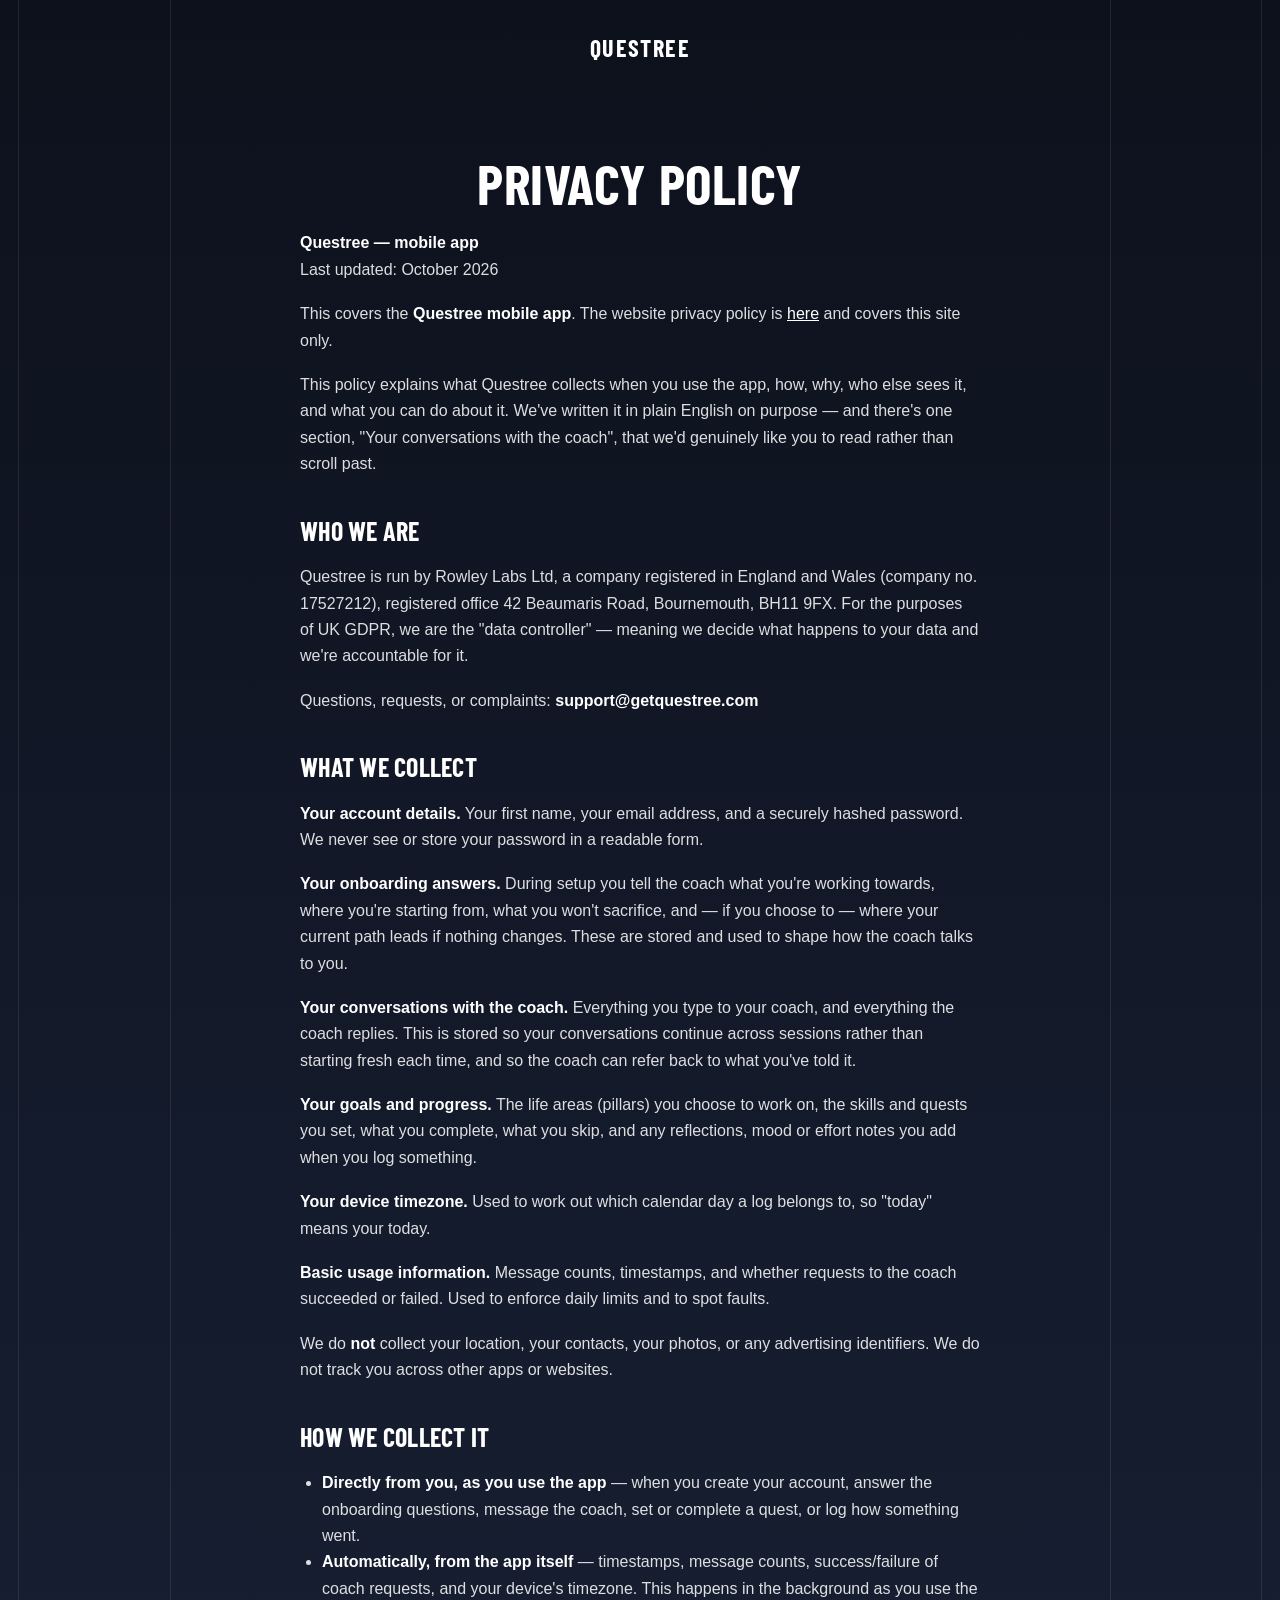
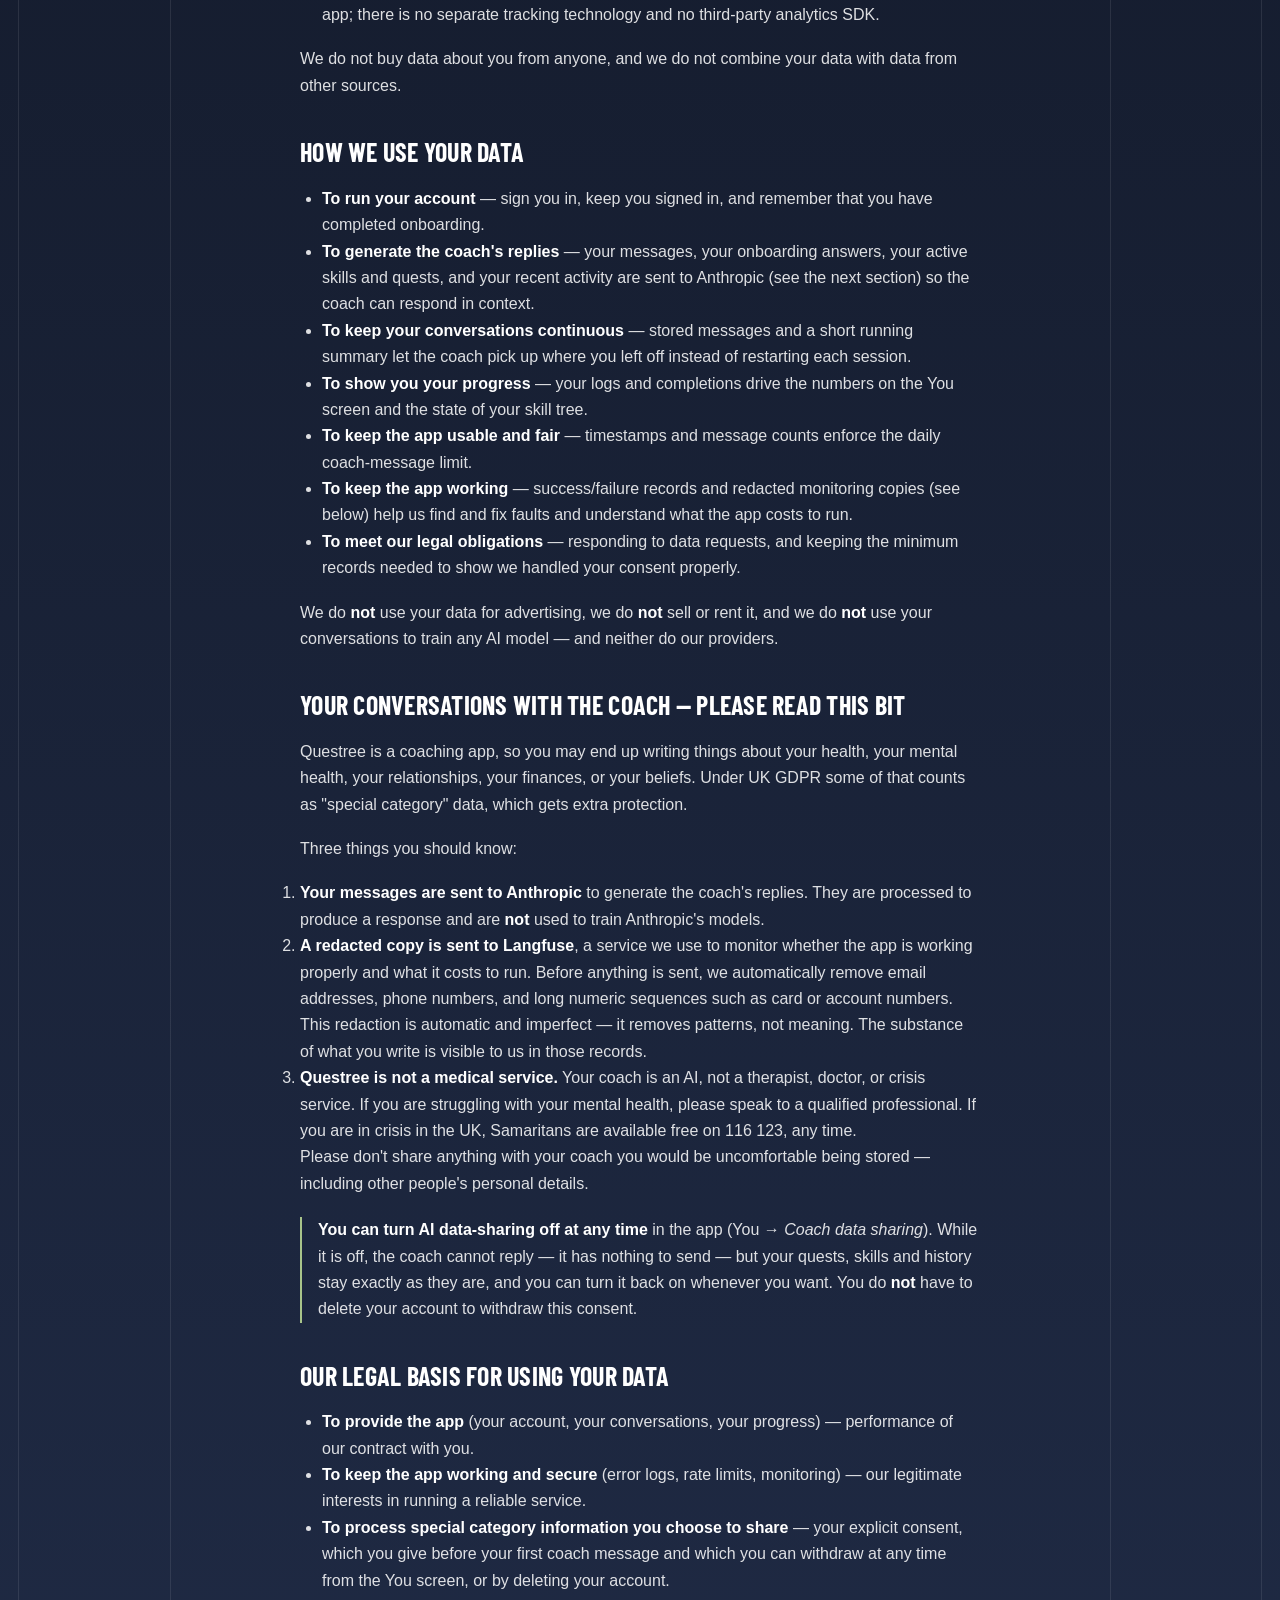
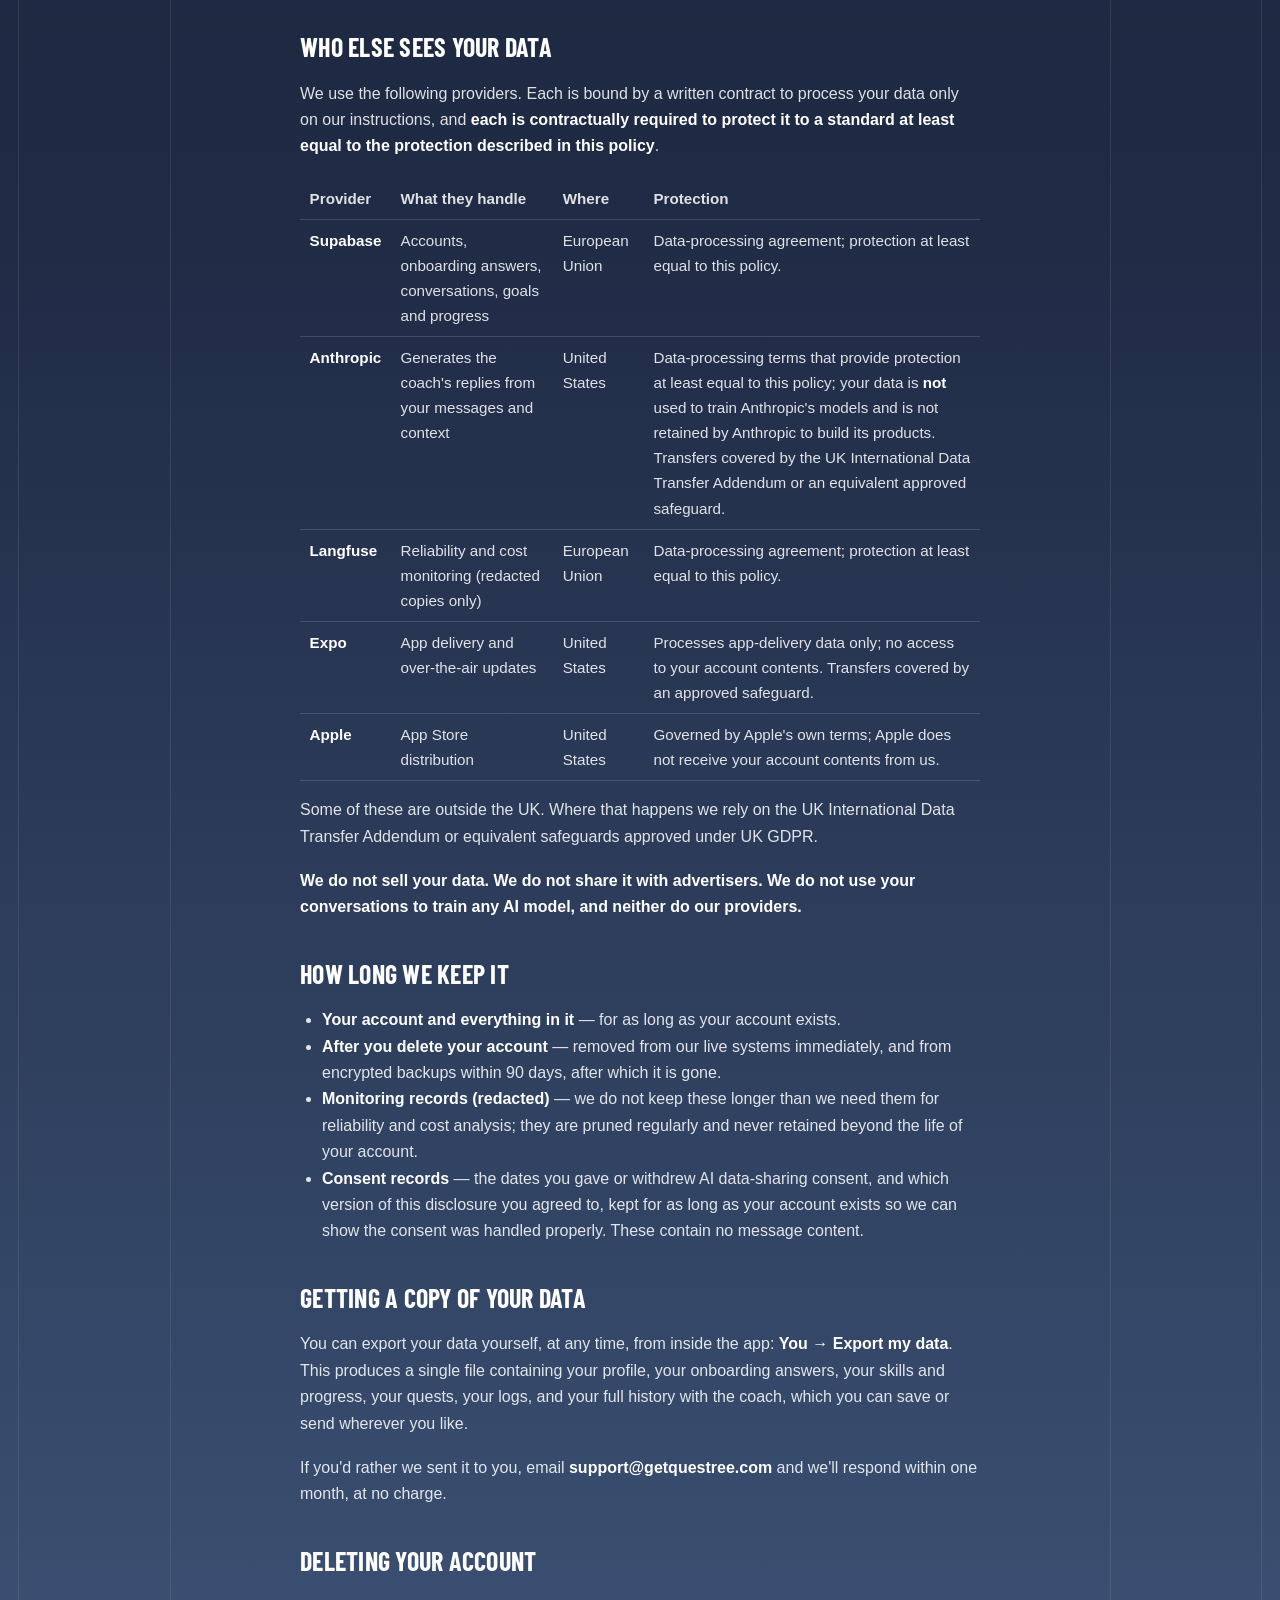
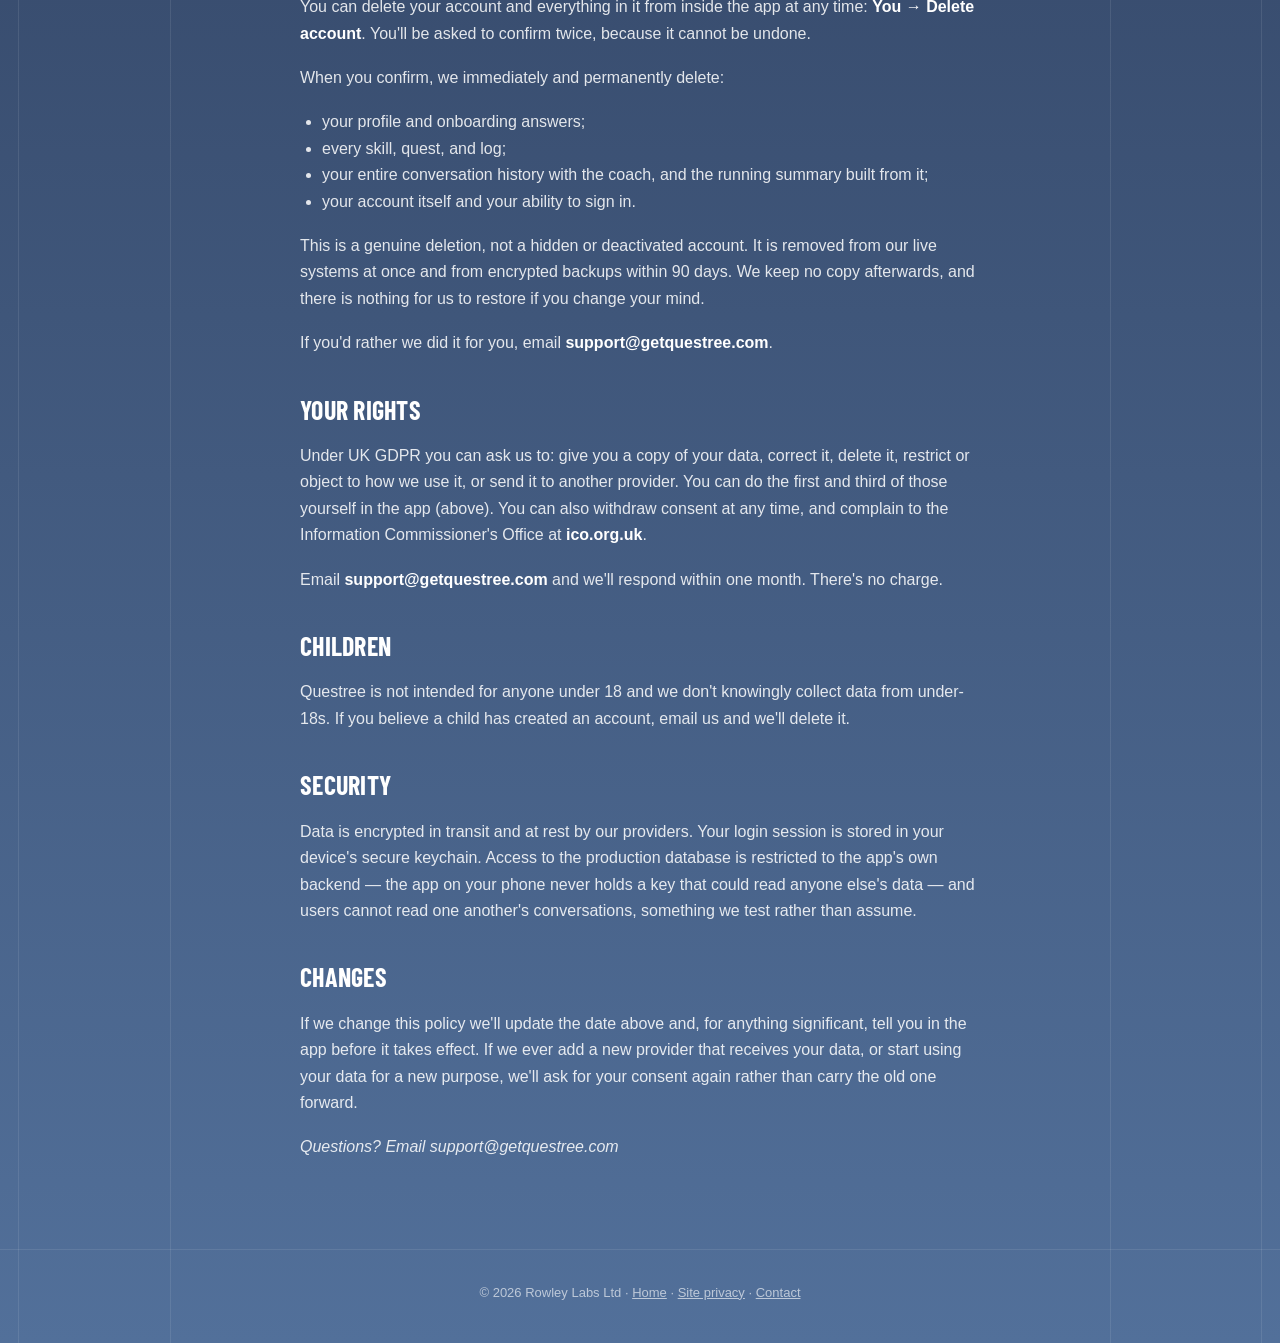
==== commit c9b94979: "Landing: Starforge style, navy OG" ====
--- a/app-privacy.html
+++ b/app-privacy.html
@@ -3,13 +3,14 @@
 <head>
   <meta charset="UTF-8">
   <meta name="viewport" content="width=device-width, initial-scale=1.0">
-  <meta name="theme-color" content="#4a3fd8">
+  <meta name="theme-color" content="#0d111c">
   <title>App Privacy Policy — Questree</title>
   <link rel="preconnect" href="https://fonts.googleapis.com">
   <link rel="preconnect" href="https://fonts.gstatic.com" crossorigin>
   <link href="https://fonts.googleapis.com/css2?family=Barlow+Condensed:wght@600;700&display=swap" rel="stylesheet">
   <link rel="icon" href="/favicon.svg" type="image/svg+xml">
   <link rel="stylesheet" href="style.css">
+  <link rel="stylesheet" href="starforge.css">
   <style>
     .privacy table { width: 100%; border-collapse: collapse; margin: 1rem 0; font-size: 0.95rem; }
     .privacy th, .privacy td { text-align: left; vertical-align: top; padding: 0.5rem 0.6rem; border-bottom: 1px solid rgba(255,255,255,0.14); }
--- a/starforge.css
+++ b/starforge.css
@@ -0,0 +1,31 @@
+/* Starforge variant: onboarding look (navy -> slate blue, cream star, line-work) */
+:root{--top:#0d111c;--row:rgba(255,255,255,0.05);--row-strong:rgba(255,255,255,0.08);--track:rgba(255,255,255,0.16);--line:rgba(255,255,255,0.09)}
+html{background:#0d111c}
+body{background:linear-gradient(180deg,#0d111c 0%,#141b2c 20%,#1f2a44 55%,#52709a 100%);position:relative;overflow-x:hidden}
+/* page-length line-work: two vertical rules + one diagonal, like the onboarding screens */
+body::before{content:"";position:absolute;inset:0;pointer-events:none;z-index:0;
+ background:
+  linear-gradient(var(--line),var(--line)) calc(50% - 470px) 0/1px 100% no-repeat,
+  linear-gradient(var(--line),var(--line)) calc(50% + 470px) 0/1px 100% no-repeat,
+  linear-gradient(var(--line),var(--line)) 18px 0/1px 100% no-repeat,
+  linear-gradient(var(--line),var(--line)) calc(100% - 18px) 0/1px 100% no-repeat;}
+header.site,section,.ps,footer{position:relative;z-index:1}
+/* hero: concentric circles behind the star, as on the opening screen */
+#hero{overflow:hidden}
+#hero::before{content:"";position:absolute;left:50%;top:150px;width:620px;height:620px;transform:translate(-50%,-50%);pointer-events:none;
+ background:
+  radial-gradient(circle,transparent 59px,var(--line) 60px,transparent 61px),
+  radial-gradient(circle,transparent 209px,rgba(255,255,255,0.07) 210px,transparent 211px),
+  radial-gradient(circle,transparent 309px,var(--line) 310px,transparent 311px);}
+#hero::after{content:"";position:absolute;left:50%;top:150px;width:500px;height:500px;transform:translate(-50%,-50%);border-radius:50%;border:1px dashed rgba(255,255,255,0.10);pointer-events:none}
+#hero .container{position:relative;z-index:1}
+#hero .star{filter:drop-shadow(0 0 18px rgba(227,226,191,0.35))}
+/* rows/cards: glassy on navy, hairline edge */
+.card,.stat-card,.perks p{background:var(--row);box-shadow:inset 0 0 0 1px var(--line)}
+.signup-form input[type="email"]{background:rgba(255,255,255,0.06);border-color:rgba(255,255,255,0.14)}
+.label{color:#d9d2b4}
+footer{border-top-color:var(--line)}
+@media (max-width:720px){#hero::before{width:440px;height:440px;top:110px}#hero::after{width:340px;height:340px;top:110px}}
+/* App-screen mock keeps the IN-APP colours (Home/Quests gradient), not Starforge */
+.phone{--track:rgba(255,255,255,0.22);background:linear-gradient(180deg,#4a3fd8,#0a8aa0);border-color:#232c40}
+.phone .q-row{background:rgba(0,0,0,0.28)}
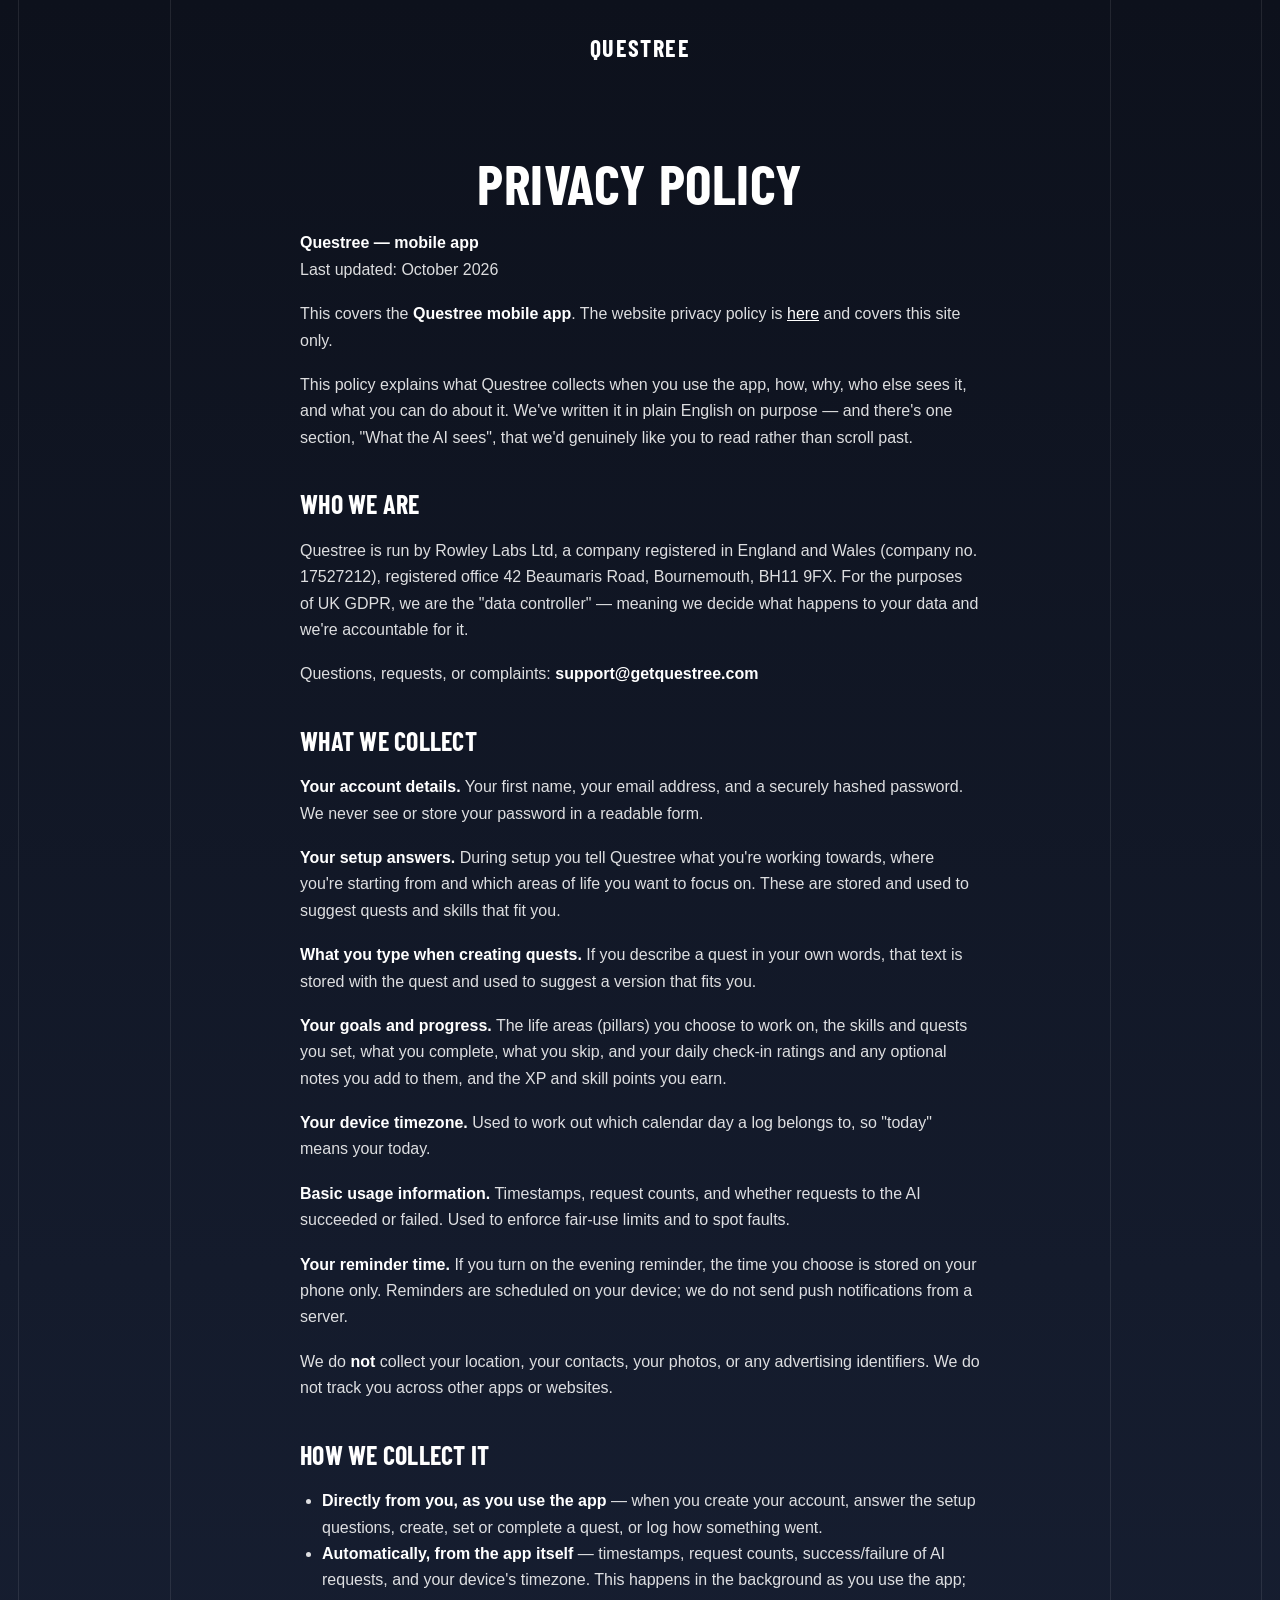
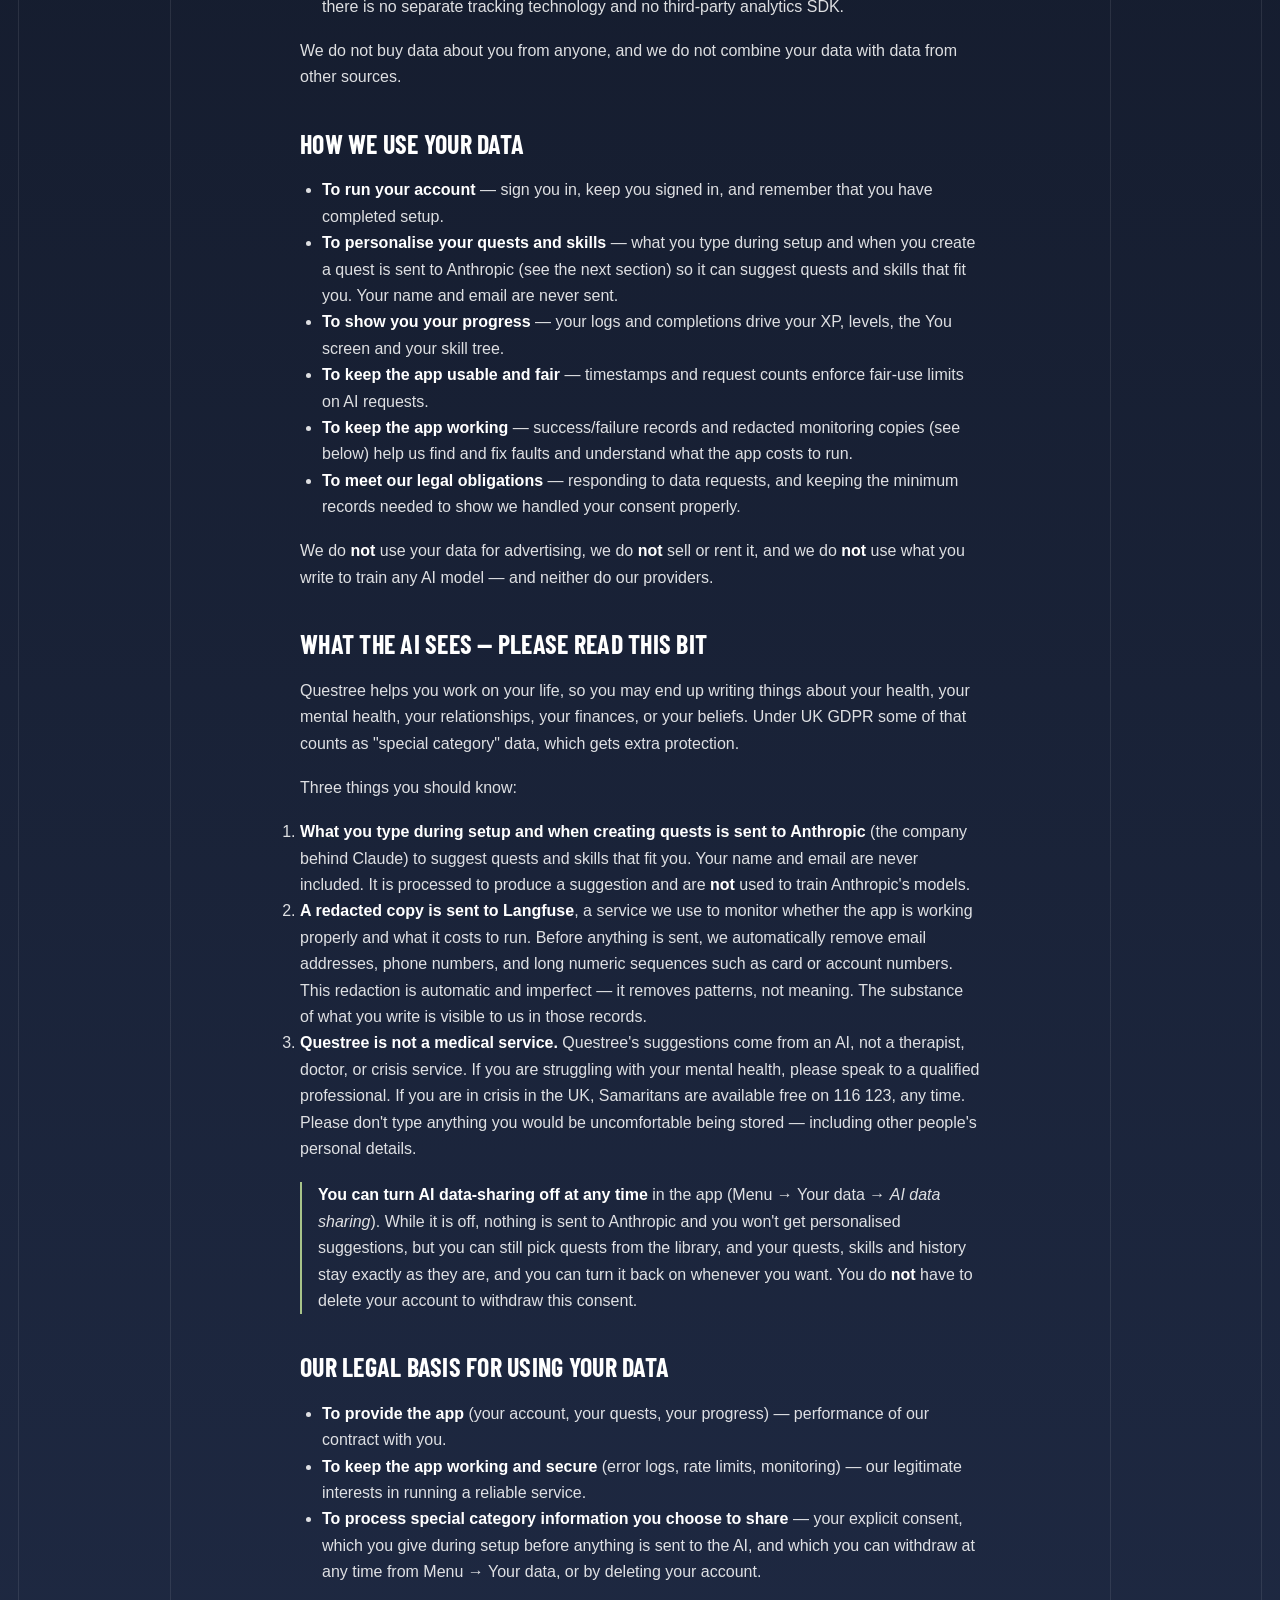
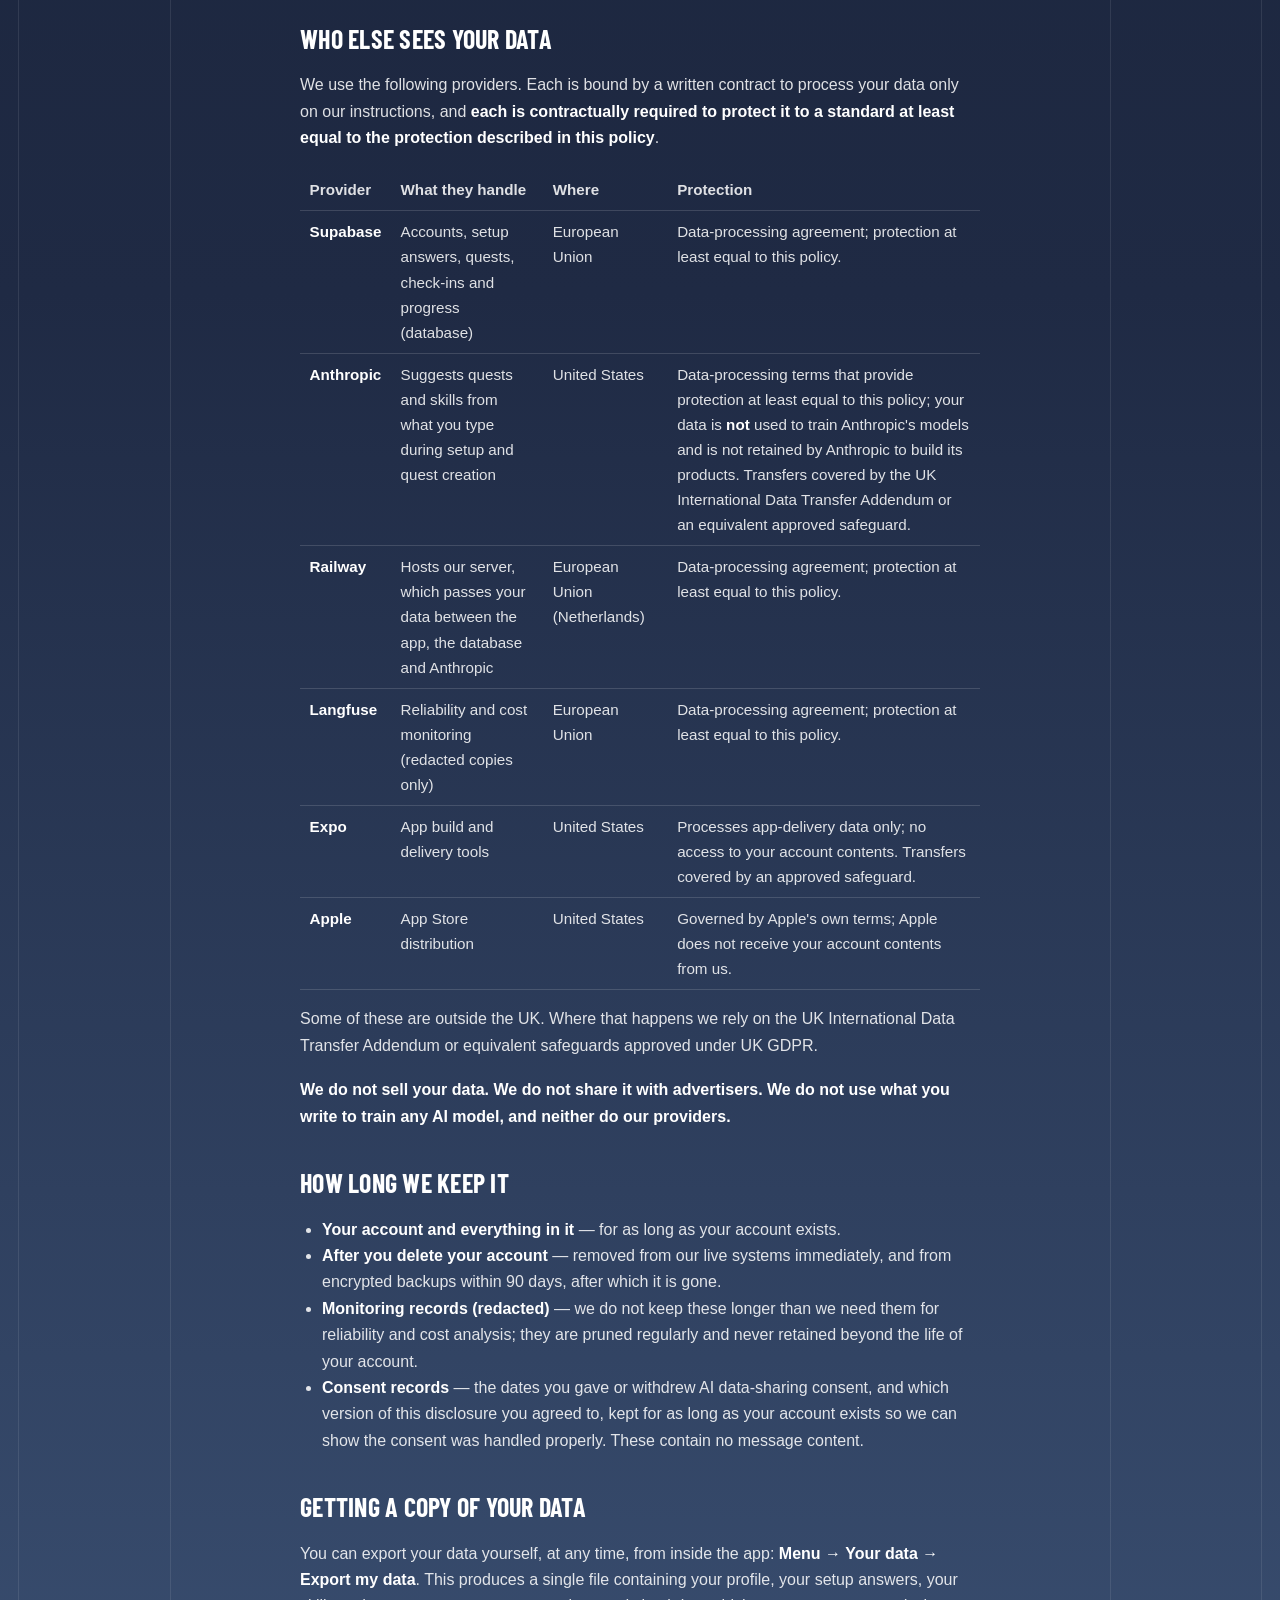
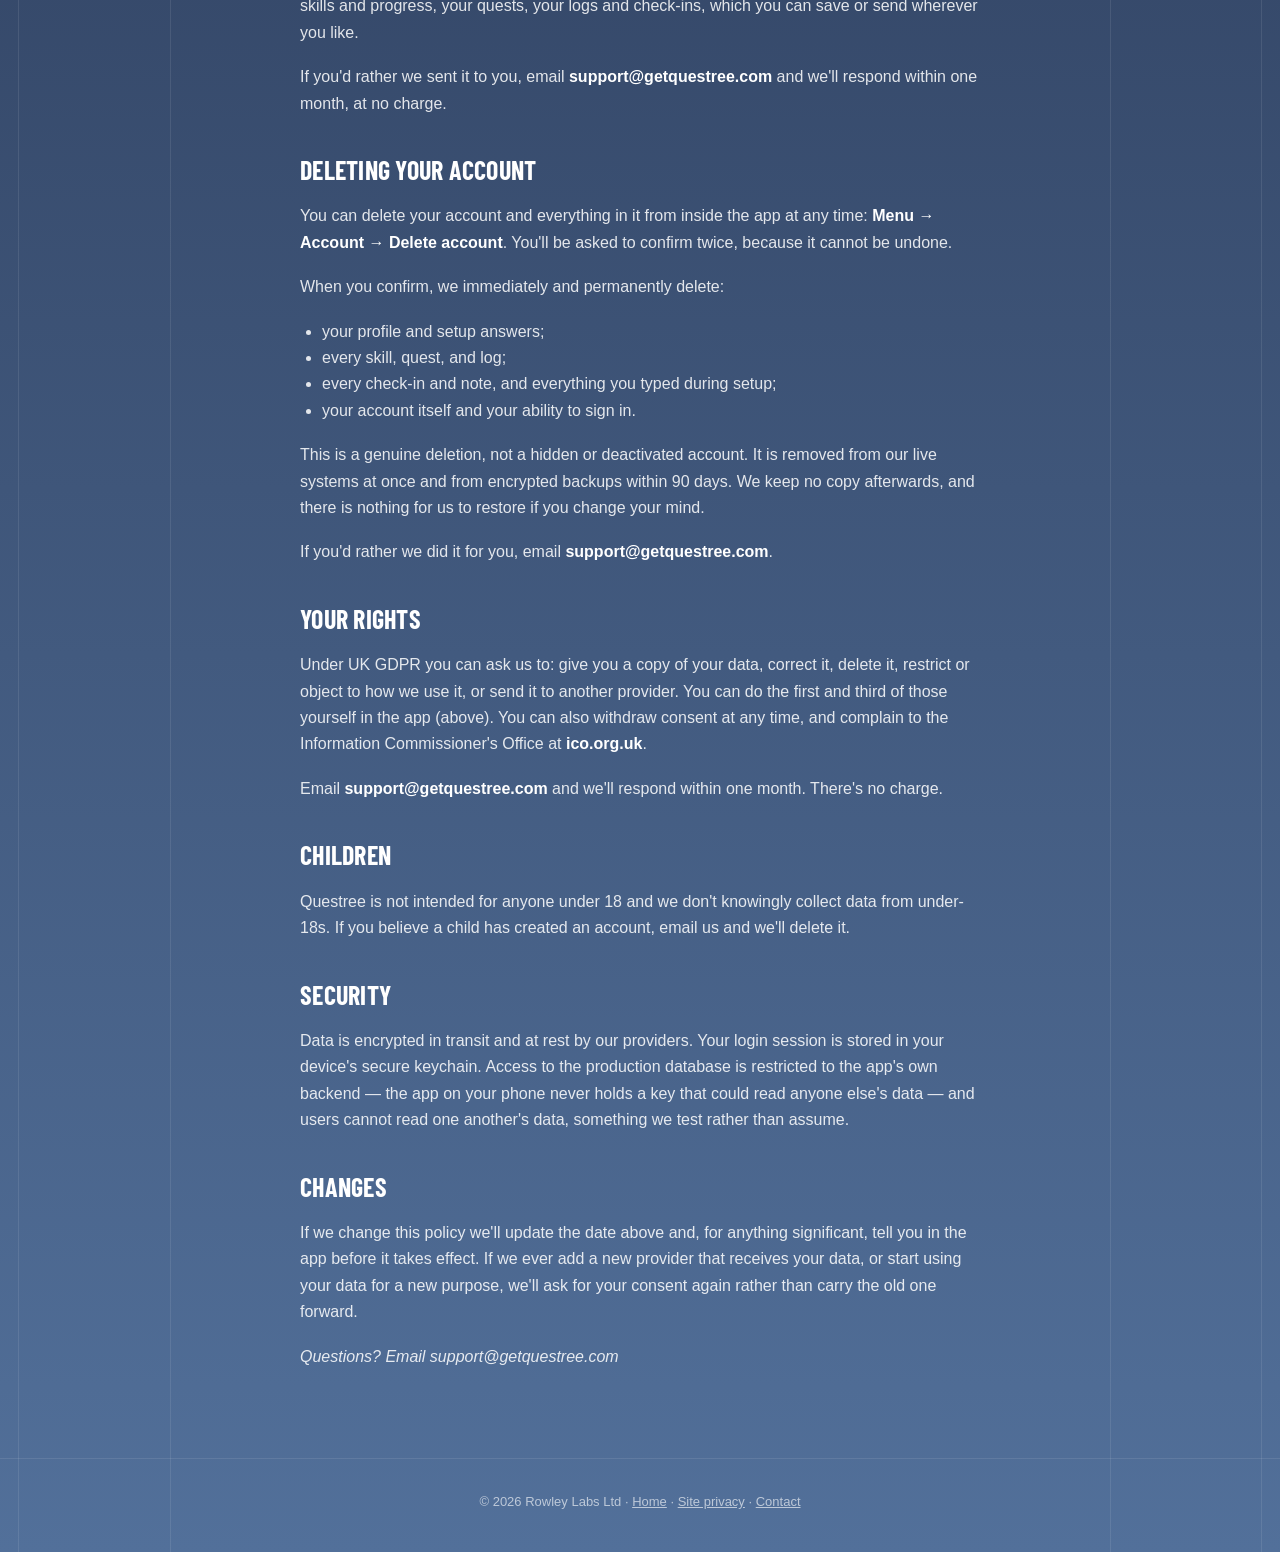
==== commit 3c9bebb7: "app privacy: match shipped app" ====
--- a/app-privacy.html
+++ b/app-privacy.html
@@ -31,7 +31,7 @@
       <h1>Privacy Policy</h1>
       <p><strong>Questree — mobile app</strong><br>Last updated: October 2026</p>
       <p>This covers the <strong>Questree mobile app</strong>. The website privacy policy is <a href="/privacy">here</a> and covers this site only.</p>
-      <p>This policy explains what Questree collects when you use the app, how, why, who else sees it, and what you can do about it. We've written it in plain English on purpose — and there's one section, "Your conversations with the coach", that we'd genuinely like you to read rather than scroll past.</p>
+      <p>This policy explains what Questree collects when you use the app, how, why, who else sees it, and what you can do about it. We've written it in plain English on purpose — and there's one section, "What the AI sees", that we'd genuinely like you to read rather than scroll past.</p>
 
       <h2>Who we are</h2>
       <p>Questree is run by Rowley Labs Ltd, a company registered in England and Wales (company no. 17527212), registered office 42 Beaumaris Road, Bournemouth, BH11 9FX. For the purposes of UK GDPR, we are the "data controller" — meaning we decide what happens to your data and we're accountable for it.</p>
@@ -39,48 +39,48 @@
 
       <h2>What we collect</h2>
       <p><strong>Your account details.</strong> Your first name, your email address, and a securely hashed password. We never see or store your password in a readable form.</p>
-      <p><strong>Your onboarding answers.</strong> During setup you tell the coach what you're working towards, where you're starting from, what you won't sacrifice, and — if you choose to — where your current path leads if nothing changes. These are stored and used to shape how the coach talks to you.</p>
-      <p><strong>Your conversations with the coach.</strong> Everything you type to your coach, and everything the coach replies. This is stored so your conversations continue across sessions rather than starting fresh each time, and so the coach can refer back to what you've told it.</p>
-      <p><strong>Your goals and progress.</strong> The life areas (pillars) you choose to work on, the skills and quests you set, what you complete, what you skip, and any reflections, mood or effort notes you add when you log something.</p>
+      <p><strong>Your setup answers.</strong> During setup you tell Questree what you're working towards, where you're starting from and which areas of life you want to focus on. These are stored and used to suggest quests and skills that fit you.</p>
+      <p><strong>What you type when creating quests.</strong> If you describe a quest in your own words, that text is stored with the quest and used to suggest a version that fits you.</p>
+      <p><strong>Your goals and progress.</strong> The life areas (pillars) you choose to work on, the skills and quests you set, what you complete, what you skip, and your daily check-in ratings and any optional notes you add to them, and the XP and skill points you earn.</p>
       <p><strong>Your device timezone.</strong> Used to work out which calendar day a log belongs to, so "today" means your today.</p>
-      <p><strong>Basic usage information.</strong> Message counts, timestamps, and whether requests to the coach succeeded or failed. Used to enforce daily limits and to spot faults.</p>
+      <p><strong>Basic usage information.</strong> Timestamps, request counts, and whether requests to the AI succeeded or failed. Used to enforce fair-use limits and to spot faults.</p>
+      <p><strong>Your reminder time.</strong> If you turn on the evening reminder, the time you choose is stored on your phone only. Reminders are scheduled on your device; we do not send push notifications from a server.</p>
       <p>We do <strong>not</strong> collect your location, your contacts, your photos, or any advertising identifiers. We do not track you across other apps or websites.</p>
 
       <h2>How we collect it</h2>
       <ul>
-        <li><strong>Directly from you, as you use the app</strong> — when you create your account, answer the onboarding questions, message the coach, set or complete a quest, or log how something went.</li>
-        <li><strong>Automatically, from the app itself</strong> — timestamps, message counts, success/failure of coach requests, and your device's timezone. This happens in the background as you use the app; there is no separate tracking technology and no third-party analytics SDK.</li>
+        <li><strong>Directly from you, as you use the app</strong> — when you create your account, answer the setup questions, create, set or complete a quest, or log how something went.</li>
+        <li><strong>Automatically, from the app itself</strong> — timestamps, request counts, success/failure of AI requests, and your device's timezone. This happens in the background as you use the app; there is no separate tracking technology and no third-party analytics SDK.</li>
       </ul>
       <p>We do not buy data about you from anyone, and we do not combine your data with data from other sources.</p>
 
       <h2>How we use your data</h2>
       <ul>
-        <li><strong>To run your account</strong> — sign you in, keep you signed in, and remember that you have completed onboarding.</li>
-        <li><strong>To generate the coach's replies</strong> — your messages, your onboarding answers, your active skills and quests, and your recent activity are sent to Anthropic (see the next section) so the coach can respond in context.</li>
-        <li><strong>To keep your conversations continuous</strong> — stored messages and a short running summary let the coach pick up where you left off instead of restarting each session.</li>
-        <li><strong>To show you your progress</strong> — your logs and completions drive the numbers on the You screen and the state of your skill tree.</li>
-        <li><strong>To keep the app usable and fair</strong> — timestamps and message counts enforce the daily coach-message limit.</li>
+        <li><strong>To run your account</strong> — sign you in, keep you signed in, and remember that you have completed setup.</li>
+        <li><strong>To personalise your quests and skills</strong> — what you type during setup and when you create a quest is sent to Anthropic (see the next section) so it can suggest quests and skills that fit you. Your name and email are never sent.</li>
+        <li><strong>To show you your progress</strong> — your logs and completions drive your XP, levels, the You screen and your skill tree.</li>
+        <li><strong>To keep the app usable and fair</strong> — timestamps and request counts enforce fair-use limits on AI requests.</li>
         <li><strong>To keep the app working</strong> — success/failure records and redacted monitoring copies (see below) help us find and fix faults and understand what the app costs to run.</li>
         <li><strong>To meet our legal obligations</strong> — responding to data requests, and keeping the minimum records needed to show we handled your consent properly.</li>
       </ul>
-      <p>We do <strong>not</strong> use your data for advertising, we do <strong>not</strong> sell or rent it, and we do <strong>not</strong> use your conversations to train any AI model — and neither do our providers.</p>
+      <p>We do <strong>not</strong> use your data for advertising, we do <strong>not</strong> sell or rent it, and we do <strong>not</strong> use what you write to train any AI model — and neither do our providers.</p>
 
-      <h2>Your conversations with the coach — please read this bit</h2>
-      <p>Questree is a coaching app, so you may end up writing things about your health, your mental health, your relationships, your finances, or your beliefs. Under UK GDPR some of that counts as "special category" data, which gets extra protection.</p>
+      <h2>What the AI sees — please read this bit</h2>
+      <p>Questree helps you work on your life, so you may end up writing things about your health, your mental health, your relationships, your finances, or your beliefs. Under UK GDPR some of that counts as "special category" data, which gets extra protection.</p>
       <p>Three things you should know:</p>
       <ol>
-        <li><strong>Your messages are sent to Anthropic</strong> to generate the coach's replies. They are processed to produce a response and are <strong>not</strong> used to train Anthropic's models.</li>
+        <li><strong>What you type during setup and when creating quests is sent to Anthropic</strong> (the company behind Claude) to suggest quests and skills that fit you. Your name and email are never included. It is processed to produce a suggestion and are <strong>not</strong> used to train Anthropic's models.</li>
         <li><strong>A redacted copy is sent to Langfuse</strong>, a service we use to monitor whether the app is working properly and what it costs to run. Before anything is sent, we automatically remove email addresses, phone numbers, and long numeric sequences such as card or account numbers. This redaction is automatic and imperfect — it removes patterns, not meaning. The substance of what you write is visible to us in those records.</li>
-        <li><strong>Questree is not a medical service.</strong> Your coach is an AI, not a therapist, doctor, or crisis service. If you are struggling with your mental health, please speak to a qualified professional. If you are in crisis in the UK, Samaritans are available free on 116 123, any time.</li>
+        <li><strong>Questree is not a medical service.</strong> Questree's suggestions come from an AI, not a therapist, doctor, or crisis service. If you are struggling with your mental health, please speak to a qualified professional. If you are in crisis in the UK, Samaritans are available free on 116 123, any time.</li>
       </ol>
-      <p>Please don't share anything with your coach you would be uncomfortable being stored — including other people's personal details.</p>
-      <p class="callout"><strong>You can turn AI data-sharing off at any time</strong> in the app (You → <em>Coach data sharing</em>). While it is off, the coach cannot reply — it has nothing to send — but your quests, skills and history stay exactly as they are, and you can turn it back on whenever you want. You do <strong>not</strong> have to delete your account to withdraw this consent.</p>
+      <p>Please don't type anything you would be uncomfortable being stored — including other people's personal details.</p>
+      <p class="callout"><strong>You can turn AI data-sharing off at any time</strong> in the app (Menu → Your data → <em>AI data sharing</em>). While it is off, nothing is sent to Anthropic and you won't get personalised suggestions, but you can still pick quests from the library, and your quests, skills and history stay exactly as they are, and you can turn it back on whenever you want. You do <strong>not</strong> have to delete your account to withdraw this consent.</p>
 
       <h2>Our legal basis for using your data</h2>
       <ul>
-        <li><strong>To provide the app</strong> (your account, your conversations, your progress) — performance of our contract with you.</li>
+        <li><strong>To provide the app</strong> (your account, your quests, your progress) — performance of our contract with you.</li>
         <li><strong>To keep the app working and secure</strong> (error logs, rate limits, monitoring) — our legitimate interests in running a reliable service.</li>
-        <li><strong>To process special category information you choose to share</strong> — your explicit consent, which you give before your first coach message and which you can withdraw at any time from the You screen, or by deleting your account.</li>
+        <li><strong>To process special category information you choose to share</strong> — your explicit consent, which you give during setup before anything is sent to the AI, and which you can withdraw at any time from Menu → Your data, or by deleting your account.</li>
       </ul>
 
       <h2>Who else sees your data</h2>
@@ -90,20 +90,23 @@
           <tr><th>Provider</th><th>What they handle</th><th>Where</th><th>Protection</th></tr>
         </thead>
         <tbody>
-          <!-- Ryan: confirm the region in Supabase → Project Settings → General.
-               If it is US-hosted, change this cell to "United States" and the
-               transfer is then covered by the safeguards paragraph below. -->
           <tr>
             <td><strong>Supabase</strong></td>
-            <td>Accounts, onboarding answers, conversations, goals and progress</td>
+            <td>Accounts, setup answers, quests, check-ins and progress (database)</td>
             <td>European Union</td>
             <td>Data-processing agreement; protection at least equal to this policy.</td>
           </tr>
           <tr>
             <td><strong>Anthropic</strong></td>
-            <td>Generates the coach's replies from your messages and context</td>
+            <td>Suggests quests and skills from what you type during setup and quest creation</td>
             <td>United States</td>
             <td>Data-processing terms that provide protection at least equal to this policy; your data is <strong>not</strong> used to train Anthropic's models and is not retained by Anthropic to build its products. Transfers covered by the UK International Data Transfer Addendum or an equivalent approved safeguard.</td>
+          </tr>
+          <tr>
+            <td><strong>Railway</strong></td>
+            <td>Hosts our server, which passes your data between the app, the database and Anthropic</td>
+            <td>European Union (Netherlands)</td>
+            <td>Data-processing agreement; protection at least equal to this policy.</td>
           </tr>
           <tr>
             <td><strong>Langfuse</strong></td>
@@ -113,7 +116,7 @@
           </tr>
           <tr>
             <td><strong>Expo</strong></td>
-            <td>App delivery and over-the-air updates</td>
+            <td>App build and delivery tools</td>
             <td>United States</td>
             <td>Processes app-delivery data only; no access to your account contents. Transfers covered by an approved safeguard.</td>
           </tr>
@@ -126,7 +129,7 @@
         </tbody>
       </table>
       <p>Some of these are outside the UK. Where that happens we rely on the UK International Data Transfer Addendum or equivalent safeguards approved under UK GDPR.</p>
-      <p><strong>We do not sell your data. We do not share it with advertisers. We do not use your conversations to train any AI model, and neither do our providers.</strong></p>
+      <p><strong>We do not sell your data. We do not share it with advertisers. We do not use what you write to train any AI model, and neither do our providers.</strong></p>
 
       <h2>How long we keep it</h2>
       <ul>
@@ -137,16 +140,16 @@
       </ul>
 
       <h2>Getting a copy of your data</h2>
-      <p>You can export your data yourself, at any time, from inside the app: <strong>You → Export my data</strong>. This produces a single file containing your profile, your onboarding answers, your skills and progress, your quests, your logs, and your full history with the coach, which you can save or send wherever you like.</p>
+      <p>You can export your data yourself, at any time, from inside the app: <strong>Menu → Your data → Export my data</strong>. This produces a single file containing your profile, your setup answers, your skills and progress, your quests, your logs and check-ins, which you can save or send wherever you like.</p>
       <p>If you'd rather we sent it to you, email <strong>support@getquestree.com</strong> and we'll respond within one month, at no charge.</p>
 
       <h2>Deleting your account</h2>
-      <p>You can delete your account and everything in it from inside the app at any time: <strong>You → Delete account</strong>. You'll be asked to confirm twice, because it cannot be undone.</p>
+      <p>You can delete your account and everything in it from inside the app at any time: <strong>Menu → Account → Delete account</strong>. You'll be asked to confirm twice, because it cannot be undone.</p>
       <p>When you confirm, we immediately and permanently delete:</p>
       <ul>
-        <li>your profile and onboarding answers;</li>
+        <li>your profile and setup answers;</li>
         <li>every skill, quest, and log;</li>
-        <li>your entire conversation history with the coach, and the running summary built from it;</li>
+        <li>every check-in and note, and everything you typed during setup;</li>
         <li>your account itself and your ability to sign in.</li>
       </ul>
       <p>This is a genuine deletion, not a hidden or deactivated account. It is removed from our live systems at once and from encrypted backups within 90 days. We keep no copy afterwards, and there is nothing for us to restore if you change your mind.</p>
@@ -160,7 +163,7 @@
       <p>Questree is not intended for anyone under 18 and we don't knowingly collect data from under-18s. If you believe a child has created an account, email us and we'll delete it.</p>
 
       <h2>Security</h2>
-      <p>Data is encrypted in transit and at rest by our providers. Your login session is stored in your device's secure keychain. Access to the production database is restricted to the app's own backend — the app on your phone never holds a key that could read anyone else's data — and users cannot read one another's conversations, something we test rather than assume.</p>
+      <p>Data is encrypted in transit and at rest by our providers. Your login session is stored in your device's secure keychain. Access to the production database is restricted to the app's own backend — the app on your phone never holds a key that could read anyone else's data — and users cannot read one another's data, something we test rather than assume.</p>
 
       <h2>Changes</h2>
       <p>If we change this policy we'll update the date above and, for anything significant, tell you in the app before it takes effect. If we ever add a new provider that receives your data, or start using your data for a new purpose, we'll ask for your consent again rather than carry the old one forward.</p>
